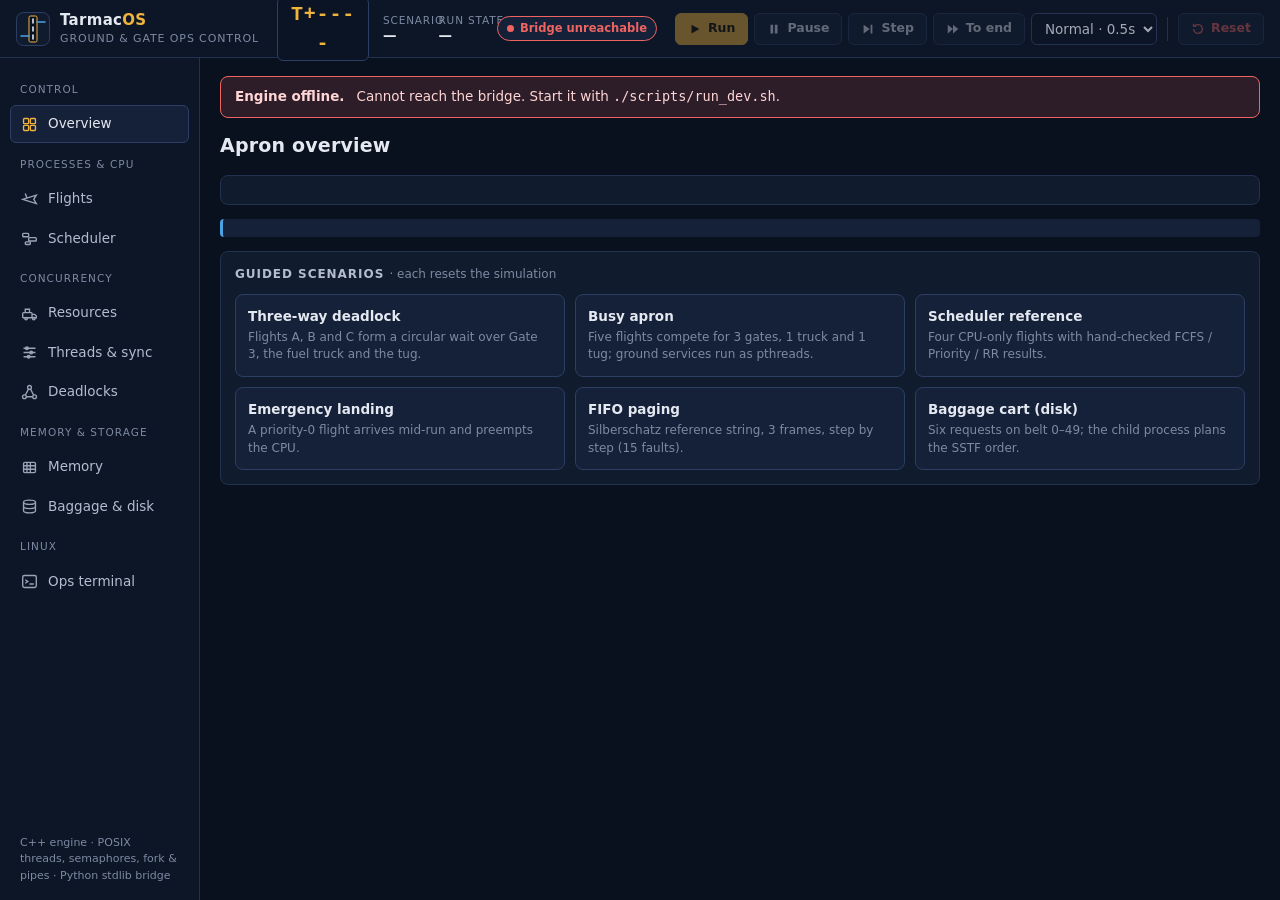
==== web/index.html @ e8df2d73 "TarmacOS: production deployment (Vercel dashboard + Render engine/bridge) - bridge: public mode (TAR" ====
<!doctype html>
<html lang="en">
<head>
  <meta charset="utf-8">
  <meta name="viewport" content="width=device-width, initial-scale=1">
  <title>TarmacOS · Ground &amp; Gate Ops Control</title>
  <link rel="icon" href="data:image/svg+xml,%3Csvg xmlns='http://www.w3.org/2000/svg' viewBox='0 0 32 32'%3E%3Crect width='32' height='32' rx='6' fill='%230a111e'/%3E%3Crect x='13' y='3' width='6' height='26' rx='1' fill='%23152139' stroke='%23f0b43c'/%3E%3Cpath d='M16 6v4M16 14v4M16 22v4' stroke='%23e4e8f0' stroke-width='1.5'/%3E%3C/svg%3E">
  <link rel="stylesheet" href="css/app.css">
</head>
<body>
  <div class="app">
    <header class="topbar">
      <div class="brand">
        <svg width="34" height="34" viewBox="0 0 34 34" aria-hidden="true">
          <rect x="0.5" y="0.5" width="33" height="33" rx="7" fill="#111b2e" stroke="#2c3e63"/>
          <rect x="13" y="4" width="8" height="26" rx="1.5" fill="#0b1322" stroke="#f0b43c"/>
          <path d="M17 7v4M17 15v4M17 23v4" stroke="#e4e8f0" stroke-width="1.6" stroke-linecap="round"/>
          <path d="M5 24h8M21 10h8" stroke="#4ba3e3" stroke-width="1.6" stroke-linecap="round"/>
        </svg>
        <div>
          <div class="brand-name">Tarmac<span>OS</span></div>
          <div class="brand-sub">Ground &amp; Gate Ops Control</div>
        </div>
      </div>

      <div class="status-cluster">
        <div class="clock" id="clock" title="Simulation time in ticks">T+0000</div>
        <div class="status-item">
          <span class="label">Scenario</span>
          <span class="value" id="st-scenario">—</span>
        </div>
        <div class="status-item">
          <span class="label">Run state</span>
          <span class="value" id="st-run">—</span>
        </div>
        <span class="pill" id="engine-pill"><span class="dot"></span><span id="engine-text">Connecting…</span></span>
      </div>

      <div class="controls" role="toolbar" aria-label="Simulation controls">
        <button class="btn primary" id="btn-run" title="Run continuously (auto-pauses when nothing can progress)">
          <svg viewBox="0 0 16 16"><path d="M4 3l9 5-9 5z" fill="currentColor"/></svg>Run</button>
        <button class="btn" id="btn-pause" title="Pause after the current tick">
          <svg viewBox="0 0 16 16"><path d="M4 3h3v10H4zM9 3h3v10H9z" fill="currentColor"/></svg>Pause</button>
        <button class="btn" id="btn-step" title="Advance exactly one tick">
          <svg viewBox="0 0 16 16"><path d="M3 3l7 5-7 5zM11 3h2v10h-2z" fill="currentColor"/></svg>Step</button>
        <button class="btn" id="btn-finish" title="Run with no delay until nothing can progress">
          <svg viewBox="0 0 16 16"><path d="M2 3l6 5-6 5zM8 3l6 5-6 5z" fill="currentColor"/></svg>To end</button>
        <select id="speed" title="Tick length while running" aria-label="Tick length">
          <option value="1000">Slow · 1s</option>
          <option value="500" selected>Normal · 0.5s</option>
          <option value="200">Fast · 0.2s</option>
        </select>
        <span class="ctl-sep"></span>
        <button class="btn danger" id="btn-reset" title="Stop every thread and return to the empty apron">
          <svg viewBox="0 0 16 16"><path d="M3 8a5 5 0 1 0 1.5-3.6M3 2v3h3" stroke="currentColor" stroke-width="1.6" fill="none"/></svg>Reset</button>
      </div>
    </header>

    <nav class="nav" id="nav" aria-label="Modules"></nav>
    <main class="main" id="main"></main>

    <aside class="rail" aria-label="Concept and event log">
      <section class="concept" id="concept"></section>
      <div class="log-head">
        <span class="card-title">Event log</span>
        <select id="log-filter" aria-label="Filter events" style="height:26px;font-size:12px">
          <option value="all">All events</option>
          <option value="cpu">Scheduling</option>
          <option value="res">Resources</option>
          <option value="dead">Deadlock</option>
          <option value="mem">Memory</option>
          <option value="disk">Baggage / IPC</option>
        </select>
      </div>
      <div class="log" id="log" aria-live="polite"></div>
    </aside>
  </div>

  <div class="toasts" id="toasts"></div>
  <dialog id="confirm">
    <h3 id="confirm-title">Are you sure?</h3>
    <p id="confirm-text"></p>
    <div class="row end">
      <button class="btn ghost" value="cancel" id="confirm-cancel">Cancel</button>
      <button class="btn primary" value="ok" id="confirm-ok">Confirm</button>
    </div>
  </dialog>

  <script src="config.js"></script>
  <script type="module" src="js/main.js"></script>
</body>
</html>
---- web/css/app.css ----
/* TarmacOS - airport operations control centre styling.
   Palette: deep navy apron, taxiway amber accent, ATC blue, clear state colours. */
:root {
  --bg: #0a111e;
  --bg-2: #0d1626;
  --panel: #111b2e;
  --panel-2: #152139;
  --panel-3: #1a2845;
  --line: #22314f;
  --line-2: #2c3e63;
  --text: #e4e8f0;
  --text-2: #b4bdcf;
  --muted: #7d8aa3;
  --amber: #f0b43c;
  --amber-dim: rgba(240, 180, 60, 0.14);
  --blue: #4ba3e3;
  --blue-dim: rgba(75, 163, 227, 0.14);
  --green: #3fc98c;
  --green-dim: rgba(63, 201, 140, 0.14);
  --red: #ef6461;
  --red-dim: rgba(239, 100, 97, 0.15);
  --violet: #a48cf0;
  --grey: #8792a8;
  --s-new: #8792a8;
  --s-ready: var(--blue);
  --s-running: var(--green);
  --s-blocked: var(--amber);
  --s-done: #56637c;
  --s-aborted: var(--red);
  --radius: 6px;
  --mono: "JetBrains Mono", "Cascadia Mono", "SFMono-Regular", Consolas, "Liberation Mono", monospace;
  --sans: "Inter", "Segoe UI", system-ui, -apple-system, "Helvetica Neue", Arial, sans-serif;
  color-scheme: dark;
}

* { box-sizing: border-box; }
html, body { height: 100%; }
body {
  margin: 0;
  background: var(--bg);
  color: var(--text);
  font: 13.5px/1.45 var(--sans);
  -webkit-font-smoothing: antialiased;
}
button, input, select { font: inherit; color: inherit; }
a { color: var(--blue); }
.mono { font-family: var(--mono); font-variant-numeric: tabular-nums; }
.muted { color: var(--muted); }
.small { font-size: 12px; }
.hidden { display: none !important; }

/* ---------------------------------------------------------------- shell */
.app {
  display: grid;
  grid-template-columns: 216px minmax(0, 1fr) 320px;
  grid-template-rows: 58px minmax(0, 1fr);
  grid-template-areas: "top top top" "nav main rail";
  height: 100vh;
}
.topbar {
  grid-area: top;
  display: flex;
  align-items: center;
  gap: 18px;
  padding: 0 16px;
  background: var(--bg-2);
  border-bottom: 1px solid var(--line);
}
.brand { display: flex; align-items: center; gap: 10px; min-width: 200px; }
.brand-name { font-weight: 700; letter-spacing: 0.02em; font-size: 15px; }
.brand-name span { color: var(--amber); }
.brand-sub { color: var(--muted); font-size: 11px; letter-spacing: 0.08em; text-transform: uppercase; }

.status-cluster { display: flex; align-items: center; gap: 14px; flex: 1; min-width: 0; }
.clock {
  font-family: var(--mono);
  font-size: 20px;
  font-weight: 600;
  letter-spacing: 0.04em;
  color: var(--amber);
  padding: 2px 10px;
  border: 1px solid var(--line-2);
  border-radius: var(--radius);
  background: #0b1424;
  min-width: 92px;
  text-align: center;
}
.status-item { display: flex; flex-direction: column; line-height: 1.2; min-width: 0; }
.status-item .label { font-size: 10.5px; text-transform: uppercase; letter-spacing: 0.08em; color: var(--muted); white-space: nowrap; }
.status-item .value { font-weight: 600; white-space: nowrap; overflow: hidden; text-overflow: ellipsis; }

.pill {
  display: inline-flex; align-items: center; gap: 6px;
  padding: 3px 9px; border-radius: 999px; font-size: 11.5px; font-weight: 600;
  border: 1px solid var(--line-2); background: var(--panel-2); white-space: nowrap;
}
.pill .dot { width: 7px; height: 7px; border-radius: 50%; background: var(--grey); }
.pill.online .dot { background: var(--green); box-shadow: 0 0 0 3px var(--green-dim); }
.pill.offline { border-color: var(--red); color: var(--red); }
.pill.offline .dot { background: var(--red); }

.controls { display: flex; align-items: center; gap: 6px; }
.btn {
  display: inline-flex; align-items: center; justify-content: center; gap: 6px;
  height: 32px; padding: 0 12px;
  border-radius: var(--radius);
  border: 1px solid var(--line-2);
  background: var(--panel-2);
  cursor: pointer;
  font-weight: 600; font-size: 12.5px;
  transition: background .12s, border-color .12s, color .12s;
}
.btn:hover:not(:disabled) { background: var(--panel-3); border-color: #3a5182; }
.btn:focus-visible, .nav-item:focus-visible, input:focus-visible, select:focus-visible, .seg button:focus-visible {
  outline: 2px solid var(--amber); outline-offset: 1px;
}
.btn:disabled { opacity: 0.4; cursor: not-allowed; }
.btn.primary { background: var(--amber); border-color: var(--amber); color: #1b1404; }
.btn.primary:hover:not(:disabled) { background: #f6c35c; border-color: #f6c35c; }
.btn.danger { color: var(--red); }
.btn.danger:hover:not(:disabled) { border-color: var(--red); background: var(--red-dim); }
.btn.ghost { background: transparent; }
.btn.small { height: 26px; padding: 0 9px; font-size: 12px; }
.btn svg { width: 14px; height: 14px; }
.ctl-sep { width: 1px; height: 24px; background: var(--line); margin: 0 4px; }
select, input[type=text], input[type=number] {
  height: 32px; padding: 0 9px; border-radius: var(--radius);
  border: 1px solid var(--line-2); background: #0c1526;
}
select { padding-right: 4px; }
input::placeholder { color: #5b6882; }
label.field { display: flex; flex-direction: column; gap: 4px; font-size: 11.5px; color: var(--muted); }
label.field > span { text-transform: uppercase; letter-spacing: 0.06em; font-size: 10.5px; }

/* ---------------------------------------------------------------- navigation */
.nav {
  grid-area: nav;
  border-right: 1px solid var(--line);
  background: var(--bg-2);
  padding: 12px 10px;
  display: flex; flex-direction: column; gap: 2px;
  overflow-y: auto;
}
.nav-section { color: var(--muted); font-size: 10.5px; letter-spacing: 0.1em; text-transform: uppercase; padding: 12px 10px 6px; }
.nav-item {
  display: flex; align-items: center; gap: 10px;
  padding: 8px 10px; border-radius: var(--radius);
  color: var(--text-2); text-decoration: none; cursor: pointer;
  border: 1px solid transparent; background: none; text-align: left; width: 100%;
}
.nav-item svg { width: 17px; height: 17px; flex: none; opacity: 0.85; }
.nav-item:hover { background: var(--panel); color: var(--text); }
.nav-item.active { background: var(--panel-2); color: var(--text); border-color: var(--line-2); }
.nav-item.active svg { color: var(--amber); opacity: 1; }
.nav-item .badge { margin-left: auto; }
.nav-foot { margin-top: auto; padding: 12px 10px 4px; color: var(--muted); font-size: 11px; line-height: 1.5; }

/* ---------------------------------------------------------------- main */
.main { grid-area: main; overflow-y: auto; padding: 18px 20px 40px; min-width: 0; }
.view-head { display: flex; align-items: flex-end; justify-content: space-between; gap: 16px; margin-bottom: 14px; }
.view-title { font-size: 19px; font-weight: 700; margin: 0; letter-spacing: 0.01em; }
.view-sub { color: var(--muted); margin-top: 2px; max-width: 760px; }
.grid { display: grid; gap: 14px; }
.cols-2 { grid-template-columns: repeat(2, minmax(0, 1fr)); }
.cols-3 { grid-template-columns: repeat(3, minmax(0, 1fr)); }
.cols-side { grid-template-columns: minmax(0, 1fr) 320px; }
.card {
  background: var(--panel);
  border: 1px solid var(--line);
  border-radius: 8px;
  padding: 14px;
  min-width: 0;
}
.card-head { display: flex; align-items: center; justify-content: space-between; gap: 10px; margin-bottom: 10px; }
.card-title { font-size: 12px; font-weight: 700; letter-spacing: 0.08em; text-transform: uppercase; color: var(--text-2); }
.card-title .muted { text-transform: none; letter-spacing: 0; font-weight: 500; }
.row { display: flex; align-items: center; gap: 8px; flex-wrap: wrap; }
.row.end { justify-content: flex-end; }
.spacer { flex: 1; }
.empty {
  border: 1px dashed var(--line-2); border-radius: 8px; padding: 18px; text-align: center; color: var(--muted);
}
.note { color: var(--text-2); background: var(--panel-2); border-left: 3px solid var(--blue); padding: 9px 12px; border-radius: 4px; }
.note.amber { border-left-color: var(--amber); }
.note.red { border-left-color: var(--red); }
.note.green { border-left-color: var(--green); }

/* KPI tiles */
.kpis { display: grid; grid-template-columns: repeat(4, minmax(0, 1fr)); gap: 10px; }
.kpi { background: var(--panel); border: 1px solid var(--line); border-radius: 8px; padding: 11px 13px; min-width: 0; }
.kpi .k-label { font-size: 10.5px; text-transform: uppercase; letter-spacing: 0.08em; color: var(--muted); }
.kpi .k-value { font-family: var(--mono); font-size: 22px; font-weight: 600; margin-top: 2px; white-space: nowrap; overflow: hidden; text-overflow: ellipsis; }
.kpi .k-value small { font-size: 13px; color: var(--muted); font-weight: 500; }
.kpi .k-foot { font-size: 11.5px; color: var(--muted); margin-top: 2px; white-space: nowrap; overflow: hidden; text-overflow: ellipsis; }
.kpi.alert { border-color: var(--red); background: linear-gradient(0deg, var(--red-dim), var(--red-dim)), var(--panel); }
.statebar { display: flex; height: 6px; border-radius: 3px; overflow: hidden; margin-top: 8px; background: var(--panel-3); }
.statebar span { display: block; height: 100%; transition: width .25s; }

/* Badges & chips */
.badge {
  display: inline-flex; align-items: center; gap: 5px;
  font-size: 10.5px; font-weight: 700; letter-spacing: 0.05em; text-transform: uppercase;
  padding: 2px 7px; border-radius: 4px; border: 1px solid var(--line-2); color: var(--text-2);
  white-space: nowrap;
}
.badge.real { color: var(--green); border-color: rgba(63, 201, 140, .45); background: var(--green-dim); }
.badge.sim { color: var(--blue); border-color: rgba(75, 163, 227, .45); background: var(--blue-dim); }
.badge.prov { color: var(--violet); border-color: rgba(164, 140, 240, .45); background: rgba(164, 140, 240, .12); }
.badge.warn { color: var(--amber); border-color: rgba(240, 180, 60, .45); background: var(--amber-dim); }
.badge.err { color: var(--red); border-color: rgba(239, 100, 97, .5); background: var(--red-dim); }
.badge.count { color: var(--text); background: var(--panel-3); border-color: var(--line-2); }

.state {
  display: inline-flex; align-items: center; gap: 6px; font-size: 11px; font-weight: 700; letter-spacing: 0.04em;
  padding: 2px 8px; border-radius: 999px; white-space: nowrap;
}
.state::before { content: ""; width: 6px; height: 6px; border-radius: 50%; background: currentColor; }
.state.NEW { color: var(--s-new); background: rgba(135, 146, 168, .14); }
.state.READY { color: var(--s-ready); background: var(--blue-dim); }
.state.RUNNING { color: var(--s-running); background: var(--green-dim); }
.state.BLOCKED { color: var(--s-blocked); background: var(--amber-dim); }
.state.TERMINATED { color: #8a97ae; background: rgba(86, 99, 124, .25); }
.state.ABORTED { color: var(--s-aborted); background: var(--red-dim); }

.chip {
  display: inline-flex; align-items: center; gap: 6px;
  font-family: var(--mono); font-size: 12px; font-weight: 600;
  padding: 3px 8px; border-radius: 4px;
  background: var(--panel-3); border: 1px solid var(--line-2);
  white-space: nowrap;
}
.chip .sw { width: 8px; height: 8px; border-radius: 2px; }
.chip.running { border-color: var(--green); box-shadow: inset 0 0 0 1px var(--green); }
.res-tag { font-family: var(--mono); font-size: 11.5px; padding: 1px 6px; border-radius: 3px; background: var(--panel-3); border: 1px solid var(--line-2); }
.res-tag.want { border-style: dashed; color: var(--amber); border-color: rgba(240, 180, 60, .6); }

/* Tables */
table.data { width: 100%; border-collapse: collapse; font-size: 12.5px; }
table.data th {
  text-align: left; font-weight: 600; color: var(--muted); font-size: 10.5px; text-transform: uppercase;
  letter-spacing: 0.06em; padding: 7px 8px; border-bottom: 1px solid var(--line); white-space: nowrap;
}
table.data td { padding: 7px 8px; border-bottom: 1px solid rgba(34, 49, 79, .6); vertical-align: middle; }
table.data td.num, table.data th.num { text-align: right; font-family: var(--mono); font-variant-numeric: tabular-nums; }
table.data tr.clickable { cursor: pointer; }
table.data tr.clickable:hover td { background: var(--panel-2); }
table.data tr.selected td { background: var(--panel-3); }
table.data tfoot td { border-bottom: none; font-weight: 700; }
.table-wrap { overflow-x: auto; }

/* Segmented control */
.seg { display: inline-flex; border: 1px solid var(--line-2); border-radius: var(--radius); overflow: hidden; }
.seg button { height: 30px; padding: 0 12px; border: 0; background: var(--panel-2); cursor: pointer; font-weight: 600; font-size: 12px; color: var(--text-2); }
.seg button + button { border-left: 1px solid var(--line-2); }
.seg button.on { background: var(--amber); color: #1b1404; }
.seg button:hover:not(.on) { background: var(--panel-3); color: var(--text); }

/* ---------------------------------------------------------------- right rail */
.rail {
  grid-area: rail;
  border-left: 1px solid var(--line);
  background: var(--bg-2);
  display: flex; flex-direction: column;
  min-height: 0;
}
.concept { padding: 14px 16px; border-bottom: 1px solid var(--line); }
.concept h3 { margin: 0 0 6px; font-size: 13px; }
.concept p { margin: 0 0 8px; color: var(--text-2); font-size: 12.5px; }
.concept .tags { display: flex; gap: 6px; flex-wrap: wrap; }
.log-head { display: flex; align-items: center; justify-content: space-between; padding: 10px 16px 6px; }
.log { flex: 1; overflow-y: auto; padding: 0 10px 14px; font-size: 12px; }
.log-item { display: grid; grid-template-columns: 40px 1fr; gap: 8px; padding: 6px 6px; border-radius: 4px; }
.log-item:hover { background: var(--panel); }
.log-item .t { font-family: var(--mono); color: var(--muted); font-size: 11px; padding-top: 1px; }
.log-item .k { font-family: var(--mono); font-size: 10px; letter-spacing: 0.04em; color: var(--muted); }
.log-item .m { color: var(--text-2); }
.log-item.c-dead .k, .log-item.c-err .k { color: var(--red); }
.log-item.c-res .k { color: var(--amber); }
.log-item.c-cpu .k { color: var(--green); }
.log-item.c-mem .k { color: var(--violet); }
.log-item.c-disk .k, .log-item.c-ipc .k { color: var(--blue); }

/* ---------------------------------------------------------------- apron map */
.apron svg { width: 100%; height: auto; display: block; }
.apron .runway { fill: #0b1322; stroke: #2a3a5c; }
.apron .rw-center { stroke: #c9d2e3; stroke-width: 2; stroke-dasharray: 14 12; opacity: .55; }
.apron .rw-label { fill: #c9d2e3; font: 700 12px var(--mono); opacity: .7; }
.apron .taxi { stroke: var(--amber); stroke-width: 2; opacity: .45; fill: none; }
.apron .stand { fill: #0f192c; stroke: #2a3a5c; }
.apron .stand.busy { stroke: var(--amber); }
.apron .stand.closed { fill: #0b1220; stroke-dasharray: 3 3; opacity: .6; }
.apron .stand-label { fill: var(--muted); font: 600 10px var(--mono); }
.apron .belt { stroke: #32466e; stroke-width: 6; stroke-linecap: round; }
.apron .tick-label { fill: #4f5d78; font: 9px var(--mono); }
.apron text { font-family: var(--sans); }

/* Gantt */
.gantt svg { width: 100%; display: block; }
.gantt .axis text { fill: var(--muted); font: 10px var(--mono); }
.gantt .axis line { stroke: var(--line); }
.gantt .lane-label { fill: var(--text-2); font: 600 11px var(--mono); }
.gantt rect.slice { rx: 2; }
.gantt .slice-text { fill: #0b1220; font: 700 10px var(--mono); pointer-events: none; }

/* Resource tiles */
.res-group { margin-bottom: 14px; }
.res-group h4 { margin: 0 0 8px; font-size: 11px; letter-spacing: 0.08em; text-transform: uppercase; color: var(--muted); }
.res-tiles { display: grid; grid-template-columns: repeat(auto-fill, minmax(130px, 1fr)); gap: 8px; }
.res-tile { border: 1px solid var(--line-2); border-radius: 6px; padding: 9px 10px; background: var(--panel-2); transition: border-color .2s, background .2s; }
.res-tile .rid { font-family: var(--mono); font-weight: 700; }
.res-tile .rowner { margin-top: 4px; font-size: 12px; color: var(--muted); }
.res-tile.held { border-color: var(--amber); background: linear-gradient(0deg, var(--amber-dim), var(--amber-dim)), var(--panel-2); }
.res-tile.closed { opacity: .45; border-style: dashed; }

/* Deadlock graph */
.rag svg { width: 100%; height: auto; display: block; }
.rag .node-f { fill: var(--panel-3); stroke: var(--blue); stroke-width: 2; }
.rag .node-f.dead { stroke: var(--red); fill: #2a1520; }
.rag .node-r { fill: #1c1a10; stroke: var(--amber); stroke-width: 2; }
.rag .node-label { fill: var(--text); font: 700 12px var(--mono); text-anchor: middle; }
.rag .node-sub { fill: var(--muted); font: 10px var(--sans); text-anchor: middle; }
.rag .edge-assign { stroke: var(--amber); stroke-width: 2; }
.rag .edge-request { stroke: var(--blue); stroke-width: 2; stroke-dasharray: 6 5; }
.rag .edge-dead { stroke: var(--red) !important; }
.policy-cards { display: grid; grid-template-columns: repeat(4, minmax(0, 1fr)); gap: 10px; }
.policy-card {
  text-align: left; border: 1px solid var(--line-2); border-radius: 8px; padding: 11px 12px;
  background: var(--panel-2); cursor: pointer; transition: border-color .15s, background .15s;
}
.policy-card:hover { border-color: #3a5182; }
.policy-card.on { border-color: var(--amber); background: linear-gradient(0deg, var(--amber-dim), var(--amber-dim)), var(--panel-2); }
.policy-card .p-name { font-weight: 700; font-size: 13px; }
.policy-card .p-when { font-size: 10.5px; letter-spacing: .06em; text-transform: uppercase; color: var(--muted); margin: 2px 0 6px; }
.policy-card .p-desc { font-size: 12px; color: var(--text-2); }
.matrix { border-collapse: collapse; font-family: var(--mono); font-size: 12px; }
.matrix th, .matrix td { padding: 3px 8px; text-align: center; border: 1px solid var(--line); }
.matrix th { color: var(--muted); font-weight: 600; font-size: 10.5px; }
.matrix td.hl { background: var(--amber-dim); color: var(--amber); }
.matrices { display: flex; gap: 14px; flex-wrap: wrap; align-items: flex-start; }
.matrices .m-title { font-size: 10.5px; text-transform: uppercase; letter-spacing: .06em; color: var(--muted); margin-bottom: 4px; }
.banner { display: flex; align-items: center; gap: 12px; padding: 11px 14px; border-radius: 8px; border: 1px solid var(--line-2); background: var(--panel-2); }
.banner .b-title { font-weight: 700; }
.banner.red { border-color: var(--red); background: linear-gradient(0deg, var(--red-dim), var(--red-dim)), var(--panel-2); }
.banner.green { border-color: var(--green); background: linear-gradient(0deg, var(--green-dim), var(--green-dim)), var(--panel-2); }
.banner.amber { border-color: var(--amber); background: linear-gradient(0deg, var(--amber-dim), var(--amber-dim)), var(--panel-2); }

/* Memory frames */
.frames { display: grid; grid-template-columns: repeat(auto-fill, minmax(92px, 1fr)); gap: 8px; }
.frame { border: 1px solid var(--line-2); border-radius: 6px; padding: 8px 9px; background: var(--panel-2); min-height: 64px; transition: border-color .2s; }
.frame .fno { font-size: 10.5px; color: var(--muted); font-family: var(--mono); }
.frame .fpage { font-family: var(--mono); font-weight: 700; font-size: 15px; margin-top: 3px; }
.frame .fowner { font-size: 11px; color: var(--muted); white-space: nowrap; overflow: hidden; text-overflow: ellipsis; }
.frame.empty { border-style: dashed; opacity: .6; }
.frame.just { border-color: var(--violet); box-shadow: inset 0 0 0 1px var(--violet); }
.refstrip { display: flex; gap: 4px; flex-wrap: wrap; }
.ref { font-family: var(--mono); font-weight: 700; width: 30px; height: 30px; display: grid; place-items: center; border-radius: 4px; background: var(--panel-2); border: 1px solid var(--line-2); font-size: 12.5px; }
.ref.done-hit { color: var(--green); border-color: rgba(63, 201, 140, .5); }
.ref.done-fault { color: var(--red); border-color: rgba(239, 100, 97, .55); }
.ref.next { border-color: var(--amber); color: var(--amber); }
td.hit { color: var(--green); font-weight: 700; }
td.fault { color: var(--red); font-weight: 700; }

/* Disk chart */
.diskchart svg { width: 100%; display: block; }
.diskchart text { fill: var(--muted); font: 10px var(--mono); }

/* Bounded buffer */
.buffer { display: flex; gap: 8px; }
.slot { flex: 1; height: 54px; border: 1px solid var(--line-2); border-radius: 6px; display: grid; place-items: center; background: var(--panel-2); font-family: var(--mono); font-size: 12px; }
.slot.filled { border-color: var(--blue); background: var(--blue-dim); }
.semrow { display: flex; gap: 16px; margin-top: 10px; font-family: var(--mono); font-size: 12px; }

/* Terminal */
.term { background: #070c16; border: 1px solid var(--line); border-radius: 8px; font-family: var(--mono); font-size: 12.5px; display: flex; flex-direction: column; height: calc(100vh - 190px); min-height: 360px; }
.term-out { flex: 1; overflow-y: auto; padding: 12px 14px; white-space: pre-wrap; word-break: break-word; }
.term-in { display: flex; align-items: center; gap: 8px; border-top: 1px solid var(--line); padding: 8px 12px; }
.term-in input { flex: 1; background: transparent; border: 0; height: 28px; font-family: var(--mono); outline: none; }
.term .prompt { color: var(--amber); }
.term .src { color: var(--muted); font-size: 11px; }
.term .ok { color: var(--text-2); }
.term .err { color: var(--red); }
.term .real { color: var(--green); }

/* Flight strips (ATC-style rows) */
.strip-id { font-family: var(--mono); font-weight: 700; }
.strip-sw { display: inline-block; width: 4px; height: 26px; border-radius: 2px; vertical-align: middle; margin-right: 8px; }
.script { list-style: none; margin: 0; padding: 0; font-family: var(--mono); font-size: 12px; }
.script li { padding: 3px 8px; border-radius: 3px; color: var(--muted); }
.script li.done { color: var(--text-2); }
.script li.cur { background: var(--amber-dim); color: var(--amber); }
.kv { display: grid; grid-template-columns: auto 1fr; gap: 4px 14px; font-size: 12.5px; }
.kv dt { color: var(--muted); }
.kv dd { margin: 0; font-family: var(--mono); }

/* Toasts and dialog */
.toasts { position: fixed; right: 336px; bottom: 18px; display: flex; flex-direction: column; gap: 8px; z-index: 50; }
.toast { background: var(--panel-3); border: 1px solid var(--line-2); border-left: 3px solid var(--blue); padding: 9px 13px; border-radius: 6px; max-width: 420px; box-shadow: 0 6px 24px rgba(0, 0, 0, .35); font-size: 12.5px; }
.toast.err { border-left-color: var(--red); }
.toast .code { font-family: var(--mono); font-size: 11px; color: var(--red); margin-right: 6px; }
.offline-banner { background: var(--red-dim); border: 1px solid var(--red); color: #ffd6d5; padding: 10px 14px; border-radius: 8px; margin-bottom: 14px; display: flex; align-items: center; gap: 12px; }
dialog { background: var(--panel); color: var(--text); border: 1px solid var(--line-2); border-radius: 10px; padding: 18px 20px; max-width: 420px; box-shadow: 0 20px 60px rgba(0, 0, 0, .5); }
dialog::backdrop { background: rgba(4, 8, 16, .6); }
dialog h3 { margin: 0 0 6px; }
dialog p { color: var(--text-2); margin: 0 0 14px; }

.scenario-grid { display: grid; grid-template-columns: repeat(3, minmax(0, 1fr)); gap: 10px; }
.scenario { text-align: left; border: 1px solid var(--line-2); background: var(--panel-2); border-radius: 8px; padding: 12px; cursor: pointer; }
.scenario:hover { border-color: var(--amber); }
.scenario .s-name { font-weight: 700; }
.scenario .s-desc { color: var(--muted); font-size: 12px; margin-top: 3px; }

@media (max-width: 1360px) {
  .app { grid-template-columns: 200px minmax(0, 1fr); grid-template-areas: "top top" "nav main"; }
  .rail { display: none; }
  .toasts { right: 18px; }
  .kpis { grid-template-columns: repeat(2, minmax(0, 1fr)); }
}
@media (max-width: 1100px) {
  .cols-2, .cols-3, .cols-side, .policy-cards, .scenario-grid { grid-template-columns: minmax(0, 1fr); }
  .brand-sub { display: none; }
}
@media (max-width: 820px) {
  .app { grid-template-columns: minmax(0, 1fr); grid-template-rows: auto auto minmax(0, 1fr); grid-template-areas: "top" "nav" "main"; height: auto; }
  .topbar { flex-wrap: wrap; padding: 10px 16px; gap: 10px; }
  .nav { flex-direction: row; overflow-x: auto; border-right: 0; border-bottom: 1px solid var(--line); padding: 6px; }
  .nav-section, .nav-foot { display: none; }
  .nav-item { width: auto; white-space: nowrap; }
  .main { padding: 14px 16px 30px; }
}
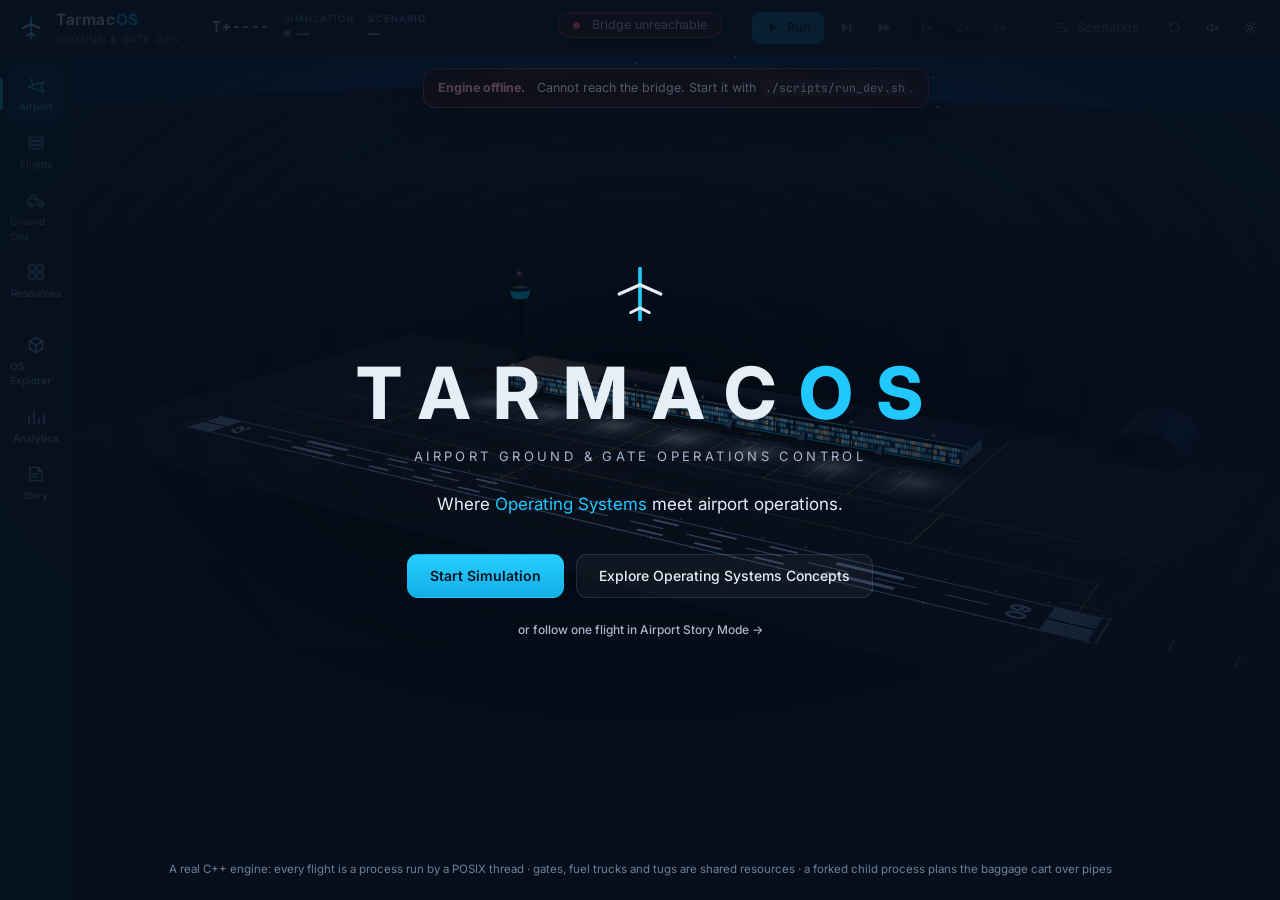
==== commit 52ed543c: "Redesign web dashboard, add docs and promo film sources - Restructure web UI into core/pages/scene/s" ====
--- a/web/index.html
+++ b/web/index.html
@@ -2,78 +2,104 @@
 <html lang="en">
 <head>
   <meta charset="utf-8">
-  <meta name="viewport" content="width=device-width, initial-scale=1">
-  <title>TarmacOS · Ground &amp; Gate Ops Control</title>
-  <link rel="icon" href="data:image/svg+xml,%3Csvg xmlns='http://www.w3.org/2000/svg' viewBox='0 0 32 32'%3E%3Crect width='32' height='32' rx='6' fill='%230a111e'/%3E%3Crect x='13' y='3' width='6' height='26' rx='1' fill='%23152139' stroke='%23f0b43c'/%3E%3Cpath d='M16 6v4M16 14v4M16 22v4' stroke='%23e4e8f0' stroke-width='1.5'/%3E%3C/svg%3E">
-  <link rel="stylesheet" href="css/app.css">
+  <meta name="viewport" content="width=device-width, initial-scale=1, viewport-fit=cover">
+  <title>TarmacOS · Airport Ground &amp; Gate Operations Control</title>
+  <meta name="description" content="TarmacOS: an airport ground-operations simulator built on a real C++ operating-systems engine (pthreads, semaphores, fork and pipes).">
+  <meta name="theme-color" content="#07111f">
+  <link rel="icon" href="data:image/svg+xml,%3Csvg xmlns='http://www.w3.org/2000/svg' viewBox='0 0 32 32'%3E%3Crect width='32' height='32' rx='8' fill='%2307111f'/%3E%3Cpath d='M16 5v22' stroke='%2320c8ff' stroke-width='2.4' stroke-linecap='round'/%3E%3Cpath d='M7 16l9-4 9 4' stroke='%23e6eef8' stroke-width='2.2' fill='none' stroke-linecap='round' stroke-linejoin='round'/%3E%3Cpath d='M12 24l4-2 4 2' stroke='%23e6eef8' stroke-width='2' fill='none' stroke-linecap='round' stroke-linejoin='round'/%3E%3C/svg%3E">
+  <link rel="preconnect" href="https://fonts.googleapis.com">
+  <link rel="preconnect" href="https://fonts.gstatic.com" crossorigin>
+  <link rel="stylesheet" href="https://fonts.googleapis.com/css2?family=Inter:wght@400;500;600;700;800&family=JetBrains+Mono:wght@500;600;700&display=swap">
+  <link rel="stylesheet" href="css/base.css">
+  <link rel="stylesheet" href="css/shell.css">
+  <link rel="stylesheet" href="css/explorer.css">
+  <script type="importmap">{ "imports": { "three": "./vendor/three/three.module.min.js" } }</script>
 </head>
 <body>
-  <div class="app">
+  <div class="app" id="app">
     <header class="topbar">
-      <div class="brand">
-        <svg width="34" height="34" viewBox="0 0 34 34" aria-hidden="true">
-          <rect x="0.5" y="0.5" width="33" height="33" rx="7" fill="#111b2e" stroke="#2c3e63"/>
-          <rect x="13" y="4" width="8" height="26" rx="1.5" fill="#0b1322" stroke="#f0b43c"/>
-          <path d="M17 7v4M17 15v4M17 23v4" stroke="#e4e8f0" stroke-width="1.6" stroke-linecap="round"/>
-          <path d="M5 24h8M21 10h8" stroke="#4ba3e3" stroke-width="1.6" stroke-linecap="round"/>
+      <button class="brand" id="brand" title="Back to the opening screen" aria-label="TarmacOS home">
+        <svg class="brand-mark" viewBox="0 0 32 32" aria-hidden="true">
+          <rect x="0.5" y="0.5" width="31" height="31" rx="8" fill="#0d1b2a" stroke="rgba(140,180,225,.22)"/>
+          <path d="M16 5v22" stroke="#20c8ff" stroke-width="2.4" stroke-linecap="round"/>
+          <path d="M7 16l9-4 9 4" stroke="#e6eef8" stroke-width="2.2" fill="none" stroke-linecap="round" stroke-linejoin="round"/>
+          <path d="M12 24l4-2 4 2" stroke="#e6eef8" stroke-width="2" fill="none" stroke-linecap="round" stroke-linejoin="round"/>
         </svg>
-        <div>
+        <div style="text-align:left">
           <div class="brand-name">Tarmac<span>OS</span></div>
-          <div class="brand-sub">Ground &amp; Gate Ops Control</div>
+          <div class="brand-sub">Ground &amp; Gate Ops</div>
         </div>
-      </div>
+      </button>
 
-      <div class="status-cluster">
-        <div class="clock" id="clock" title="Simulation time in ticks">T+0000</div>
-        <div class="status-item">
-          <span class="label">Scenario</span>
-          <span class="value" id="st-scenario">—</span>
-        </div>
-        <div class="status-item">
-          <span class="label">Run state</span>
-          <span class="value" id="st-run">—</span>
-        </div>
-        <span class="pill" id="engine-pill"><span class="dot"></span><span id="engine-text">Connecting…</span></span>
+      <div class="status">
+        <span class="sep"></span>
+        <div class="clock" id="clock" title="Engine time in ticks">T+0000</div>
+        <div class="status-item"><span class="lab">Simulation</span><span class="val" id="st-run"><span class="run-dot"></span>—</span></div>
+        <div class="status-item hide-md"><span class="lab">Scenario</span><span class="val" id="st-scenario">—</span></div>
+        <span class="spacer"></span>
+        <span class="engine-pill" id="engine-pill" title=""><span class="d"></span><span class="txt" id="engine-text">Connecting…</span></span>
       </div>
 
       <div class="controls" role="toolbar" aria-label="Simulation controls">
-        <button class="btn primary" id="btn-run" title="Run continuously (auto-pauses when nothing can progress)">
-          <svg viewBox="0 0 16 16"><path d="M4 3l9 5-9 5z" fill="currentColor"/></svg>Run</button>
-        <button class="btn" id="btn-pause" title="Pause after the current tick">
-          <svg viewBox="0 0 16 16"><path d="M4 3h3v10H4zM9 3h3v10H9z" fill="currentColor"/></svg>Pause</button>
-        <button class="btn" id="btn-step" title="Advance exactly one tick">
-          <svg viewBox="0 0 16 16"><path d="M3 3l7 5-7 5zM11 3h2v10h-2z" fill="currentColor"/></svg>Step</button>
-        <button class="btn" id="btn-finish" title="Run with no delay until nothing can progress">
-          <svg viewBox="0 0 16 16"><path d="M2 3l6 5-6 5zM8 3l6 5-6 5z" fill="currentColor"/></svg>To end</button>
-        <select id="speed" title="Tick length while running" aria-label="Tick length">
-          <option value="1000">Slow · 1s</option>
-          <option value="500" selected>Normal · 0.5s</option>
-          <option value="200">Fast · 0.2s</option>
-        </select>
-        <span class="ctl-sep"></span>
-        <button class="btn danger" id="btn-reset" title="Stop every thread and return to the empty apron">
-          <svg viewBox="0 0 16 16"><path d="M3 8a5 5 0 1 0 1.5-3.6M3 2v3h3" stroke="currentColor" stroke-width="1.6" fill="none"/></svg>Reset</button>
+        <button class="btn primary" id="btn-run" title="Run the engine continuously (Space)"></button>
+        <button class="btn icon hide-sm" id="btn-step" title="Advance the engine exactly one tick (S)" aria-label="Step one tick"></button>
+        <button class="btn icon hide-sm" id="btn-end" title="Run with no delay until nothing can progress" aria-label="Run to end"></button>
+        <div class="seg hide-sm" id="speed" role="group" aria-label="Engine tick length (real execution speed)" title="Engine tick length: the real execution speed of the C++ engine">
+          <button data-ms="1000">1×</button><button data-ms="500">2×</button><button data-ms="200">5×</button>
+        </div>
+        <span class="vsep hide-sm"></span>
+        <button class="btn" id="btn-scenario" title="Load a scenario (resets the engine)"><span class="ic"></span><span class="txt">Scenarios</span></button>
+        <button class="btn icon" id="btn-reset" title="Reset: stop and join every thread, return to the empty apron" aria-label="Reset"></button>
+        <button class="btn icon ghost" id="btn-sound" title="Sound" aria-label="Toggle sound"></button>
+        <button class="btn icon ghost" id="btn-settings" title="Settings" aria-label="Settings"></button>
       </div>
     </header>
 
-    <nav class="nav" id="nav" aria-label="Modules"></nav>
-    <main class="main" id="main"></main>
+    <nav class="rail" id="rail" aria-label="Sections"></nav>
 
-    <aside class="rail" aria-label="Concept and event log">
-      <section class="concept" id="concept"></section>
-      <div class="log-head">
-        <span class="card-title">Event log</span>
-        <select id="log-filter" aria-label="Filter events" style="height:26px;font-size:12px">
-          <option value="all">All events</option>
-          <option value="cpu">Scheduling</option>
-          <option value="res">Resources</option>
-          <option value="dead">Deadlock</option>
-          <option value="mem">Memory</option>
-          <option value="disk">Baggage / IPC</option>
-        </select>
+    <main class="stage" id="stage">
+      <div id="scene-host" class="grab"></div>
+      <div class="scene-vignette"></div>
+      <svg id="links" aria-hidden="true"></svg>
+      <div id="labels"></div>
+      <div class="veil" id="veil"><div class="story-status"><span class="spin"></span>Loading the airport…</div></div>
+
+      <div class="hud" id="hud"></div>
+      <div class="hud-scenario panel" id="hud-scenario"></div>
+      <div class="notices" id="notices" aria-live="polite"></div>
+
+      <aside class="drawer panel" id="drawer" aria-label="Section panel"></aside>
+      <aside class="context panel" id="context" aria-label="Selection details"></aside>
+
+      <div class="view-dock panel" id="view-dock" role="toolbar" aria-label="Camera views"></div>
+      <div class="story panel" id="story" aria-live="polite"></div>
+
+      <div class="log-panel panel" id="log-panel" aria-label="Event log"></div>
+      <div class="timeline panel" id="timeline"></div>
+      <div class="fps hidden" id="fps"></div>
+      <div id="offline-slot"></div>
+
+      <div id="page-host" class="hidden-page"></div>
+    </main>
+  </div>
+
+  <div class="intro" id="intro" role="dialog" aria-label="Welcome to TarmacOS">
+    <div class="intro-inner">
+      <svg class="intro-mark" viewBox="0 0 32 32" aria-hidden="true">
+        <path class="draw" d="M16 5v22" stroke="#20c8ff" stroke-width="1.6" stroke-linecap="round" fill="none"/>
+        <path class="draw d2" d="M7 16l9-4 9 4" stroke="#e6eef8" stroke-width="1.4" fill="none" stroke-linecap="round" stroke-linejoin="round"/>
+        <path class="draw d3" d="M12 24l4-2 4 2" stroke="#e6eef8" stroke-width="1.3" fill="none" stroke-linecap="round" stroke-linejoin="round"/>
+      </svg>
+      <div class="intro-word">TARMAC<span>OS</span></div>
+      <div class="intro-sub">Airport Ground &amp; Gate Operations Control</div>
+      <div class="intro-tag">Where <em>Operating Systems</em> meet airport operations.</div>
+      <div class="intro-actions">
+        <button class="btn primary" id="intro-start">Start Simulation</button>
+        <button class="btn" id="intro-explore">Explore Operating Systems Concepts</button>
       </div>
-      <div class="log" id="log" aria-live="polite"></div>
-    </aside>
+      <div class="intro-third"><button class="btn ghost small" id="intro-story">or follow one flight in Airport Story Mode →</button></div>
+    </div>
+    <div class="intro-foot">A real C++ engine: every flight is a process run by a POSIX thread · gates, fuel trucks and tugs are shared resources · a forked child process plans the baggage cart over pipes</div>
   </div>
 
   <div class="toasts" id="toasts"></div>
@@ -81,8 +107,8 @@
     <h3 id="confirm-title">Are you sure?</h3>
     <p id="confirm-text"></p>
     <div class="row end">
-      <button class="btn ghost" value="cancel" id="confirm-cancel">Cancel</button>
-      <button class="btn primary" value="ok" id="confirm-ok">Confirm</button>
+      <button class="btn ghost" id="confirm-cancel">Cancel</button>
+      <button class="btn primary" id="confirm-ok">Confirm</button>
     </div>
   </dialog>
 
--- a/web/css/base.css
+++ b/web/css/base.css
@@ -0,0 +1,237 @@
+/* base.css - TarmacOS design system: tokens, typography and shared components. */
+
+:root {
+  /* surfaces */
+  --bg: #07111f;
+  --bg-2: #0a1626;
+  --surface: #0d1b2a;
+  --elev: #122438;
+  --elev-2: #17304a;
+  --glass: rgba(10, 22, 38, 0.78);
+  --glass-strong: rgba(9, 19, 33, 0.92);
+  --line: rgba(140, 180, 225, 0.09);
+  --line-2: rgba(140, 180, 225, 0.16);
+  --line-3: rgba(140, 180, 225, 0.28);
+
+  /* text */
+  --text: #e6eef8;
+  --text-2: #a7b8cc;
+  --muted: #6d8198;
+  --faint: #4a5d73;
+
+  /* accents */
+  --cyan: #20c8ff;
+  --blue: #438bff;
+  --green: #2fd69a;
+  --amber: #ffb547;
+  --red: #ff5c6c;
+  --violet: #a68bff;
+  --cyan-soft: rgba(32, 200, 255, 0.12);
+  --blue-soft: rgba(67, 139, 255, 0.13);
+  --green-soft: rgba(47, 214, 154, 0.12);
+  --amber-soft: rgba(255, 181, 71, 0.13);
+  --red-soft: rgba(255, 92, 108, 0.13);
+  --violet-soft: rgba(166, 139, 255, 0.13);
+
+  /* process states (same everywhere) */
+  --s-new: #8a9bb0;
+  --s-ready: #438bff;
+  --s-running: #20c8ff;
+  --s-blocked: #ffb547;
+  --s-done: #2fd69a;
+  --s-aborted: #ff5c6c;
+
+  /* type */
+  --font: "Inter", ui-sans-serif, system-ui, -apple-system, "Segoe UI", Roboto, sans-serif;
+  --mono: "JetBrains Mono", ui-monospace, "SF Mono", "Cascadia Code", Consolas, monospace;
+
+  /* shape and spacing */
+  --r-sm: 6px;
+  --r: 10px;
+  --r-lg: 14px;
+  --shadow: 0 10px 30px rgba(0, 0, 0, 0.35), 0 1px 0 rgba(255, 255, 255, 0.03) inset;
+  --shadow-lg: 0 24px 60px rgba(0, 0, 0, 0.5);
+
+  /* motion */
+  --ease: cubic-bezier(0.2, 0.7, 0.2, 1);
+  --ease-io: cubic-bezier(0.65, 0, 0.35, 1);
+  --t1: 160ms;
+  --t2: 280ms;
+  --t3: 520ms;
+
+  color-scheme: dark;
+}
+
+@media (prefers-reduced-motion: reduce) {
+  :root { --t1: 1ms; --t2: 1ms; --t3: 1ms; }
+}
+:root[data-motion="reduced"] { --t1: 1ms; --t2: 1ms; --t3: 1ms; }
+
+* { box-sizing: border-box; }
+html, body { height: 100%; }
+body {
+  margin: 0;
+  background: var(--bg);
+  color: var(--text);
+  font: 14px/1.45 var(--font);
+  -webkit-font-smoothing: antialiased;
+  overflow: hidden;
+}
+button, input, select, textarea { font: inherit; color: inherit; }
+a { color: var(--cyan); text-decoration: none; }
+a:hover { text-decoration: underline; }
+code, .mono { font-family: var(--mono); font-size: 0.92em; }
+code { background: rgba(255, 255, 255, 0.05); padding: 1px 5px; border-radius: 4px; }
+h1, h2, h3, h4 { margin: 0; font-weight: 600; letter-spacing: -0.01em; }
+:focus-visible { outline: 2px solid var(--cyan); outline-offset: 2px; border-radius: 4px; }
+::selection { background: rgba(32, 200, 255, 0.3); }
+::-webkit-scrollbar { width: 10px; height: 10px; }
+::-webkit-scrollbar-thumb { background: rgba(140, 180, 225, 0.14); border-radius: 10px; border: 3px solid transparent; background-clip: padding-box; }
+::-webkit-scrollbar-track { background: transparent; }
+
+/* ---------------------------------------------------------------- text helpers */
+.muted { color: var(--muted); }
+.dim { color: var(--text-2); }
+.small { font-size: 12px; }
+.tiny { font-size: 11px; }
+.num { font-variant-numeric: tabular-nums; }
+.eyebrow { font-size: 10.5px; letter-spacing: 0.14em; text-transform: uppercase; color: var(--muted); font-weight: 600; }
+.title-lg { font-size: 22px; font-weight: 650; letter-spacing: -0.02em; }
+.title-md { font-size: 15px; font-weight: 600; }
+.spacer { flex: 1; }
+.row { display: flex; gap: 8px; align-items: center; flex-wrap: wrap; }
+.row.nowrap { flex-wrap: nowrap; }
+.row.end { justify-content: flex-end; }
+.stack { display: flex; flex-direction: column; gap: 10px; }
+.hidden { display: none !important; }
+.sr-only { position: absolute; width: 1px; height: 1px; overflow: hidden; clip: rect(0 0 0 0); white-space: nowrap; }
+
+/* ---------------------------------------------------------------- buttons */
+.btn {
+  display: inline-flex; align-items: center; justify-content: center; gap: 7px;
+  height: 32px; padding: 0 12px; border-radius: 8px;
+  background: rgba(255, 255, 255, 0.04); border: 1px solid var(--line-2);
+  color: var(--text); font-size: 13px; font-weight: 500; cursor: pointer; white-space: nowrap;
+  transition: background var(--t1) var(--ease), border-color var(--t1) var(--ease), color var(--t1), transform var(--t1);
+}
+.btn:hover:not(:disabled) { background: rgba(255, 255, 255, 0.08); border-color: var(--line-3); }
+.btn:active:not(:disabled) { transform: translateY(1px); }
+.btn:disabled { opacity: 0.4; cursor: not-allowed; }
+.btn svg { width: 15px; height: 15px; flex: none; }
+.btn.primary { background: linear-gradient(180deg, #27cfff, #12aee6); border-color: transparent; color: #04121f; font-weight: 600; }
+.btn.primary:hover:not(:disabled) { background: linear-gradient(180deg, #4fd9ff, #1bb8f0); }
+.btn.ghost { background: transparent; border-color: transparent; color: var(--text-2); }
+.btn.ghost:hover:not(:disabled) { color: var(--text); background: rgba(255, 255, 255, 0.05); }
+.btn.danger { color: #ffb1b9; }
+.btn.danger:hover:not(:disabled) { background: var(--red-soft); border-color: rgba(255, 92, 108, 0.35); }
+.btn.small { height: 27px; padding: 0 9px; font-size: 12px; border-radius: 7px; }
+.btn.icon { width: 32px; padding: 0; }
+.btn.small.icon { width: 27px; }
+.btn.on { background: var(--cyan-soft); border-color: rgba(32, 200, 255, 0.45); color: var(--cyan); }
+
+.seg { display: inline-flex; padding: 3px; gap: 2px; border-radius: 9px; background: rgba(0, 0, 0, 0.25); border: 1px solid var(--line); }
+.seg button {
+  height: 26px; padding: 0 10px; border: 0; border-radius: 6px; background: transparent; color: var(--text-2);
+  font-size: 12px; font-weight: 500; cursor: pointer; transition: background var(--t1), color var(--t1);
+}
+.seg button:hover { color: var(--text); }
+.seg button.on { background: var(--elev-2); color: var(--text); box-shadow: 0 1px 0 rgba(255, 255, 255, 0.05) inset; }
+.seg button:disabled { opacity: 0.4; cursor: not-allowed; }
+
+/* ---------------------------------------------------------------- fields */
+.field { display: flex; flex-direction: column; gap: 4px; font-size: 11px; color: var(--muted); }
+input[type="text"], input[type="number"], select, textarea {
+  height: 32px; padding: 0 10px; border-radius: 8px; border: 1px solid var(--line-2);
+  background: rgba(0, 0, 0, 0.25); color: var(--text); font-size: 13px; outline: none;
+  transition: border-color var(--t1);
+}
+input:focus, select:focus, textarea:focus { border-color: rgba(32, 200, 255, 0.55); }
+select { padding-right: 6px; }
+input:disabled, select:disabled { opacity: 0.5; }
+
+/* ---------------------------------------------------------------- surfaces */
+.panel {
+  background: var(--glass); border: 1px solid var(--line-2); border-radius: var(--r-lg);
+  backdrop-filter: blur(14px) saturate(1.2); -webkit-backdrop-filter: blur(14px) saturate(1.2);
+  box-shadow: var(--shadow);
+}
+.card { background: var(--surface); border: 1px solid var(--line); border-radius: var(--r-lg); padding: 16px; min-width: 0; }
+.card-head { display: flex; align-items: center; justify-content: space-between; gap: 10px; margin-bottom: 12px; min-height: 22px; }
+.card-title { font-size: 12px; font-weight: 600; color: var(--text-2); letter-spacing: 0.02em; }
+.divider { height: 1px; background: var(--line); margin: 14px 0; }
+.empty { color: var(--muted); font-size: 13px; padding: 18px 4px; text-align: center; }
+
+/* ---------------------------------------------------------------- chips, badges, state pills */
+.badge {
+  display: inline-flex; align-items: center; gap: 5px; height: 20px; padding: 0 7px; border-radius: 999px;
+  font-size: 10.5px; font-weight: 600; letter-spacing: 0.03em; white-space: nowrap;
+  background: rgba(255, 255, 255, 0.06); color: var(--text-2); border: 1px solid var(--line);
+}
+.badge.real { background: var(--green-soft); color: #7ff0c5; border-color: rgba(47, 214, 154, 0.25); }
+.badge.sim { background: var(--blue-soft); color: #9cc2ff; border-color: rgba(67, 139, 255, 0.25); }
+.badge.prov { background: var(--violet-soft); color: #c9b9ff; border-color: rgba(166, 139, 255, 0.25); }
+.badge.warn { background: var(--amber-soft); color: #ffd28c; border-color: rgba(255, 181, 71, 0.28); }
+.badge.err { background: var(--red-soft); color: #ffa6af; border-color: rgba(255, 92, 108, 0.3); }
+.badge.info { background: var(--cyan-soft); color: #8fe3ff; border-color: rgba(32, 200, 255, 0.28); }
+
+.chip {
+  display: inline-flex; align-items: center; gap: 6px; height: 24px; padding: 0 9px 0 6px; border-radius: 999px;
+  background: rgba(255, 255, 255, 0.05); border: 1px solid var(--line-2); font-size: 12px; font-weight: 500; white-space: nowrap;
+}
+.chip .sw { width: 9px; height: 9px; border-radius: 3px; flex: none; }
+.chip .muted { font-size: 11px; }
+.chip.running { border-color: rgba(32, 200, 255, 0.5); background: var(--cyan-soft); }
+
+.state {
+  display: inline-flex; align-items: center; gap: 6px; height: 21px; padding: 0 8px; border-radius: 6px;
+  font-size: 10.5px; font-weight: 700; letter-spacing: 0.06em; font-family: var(--mono);
+  background: rgba(255, 255, 255, 0.05); color: var(--text-2);
+}
+.state::before { content: ""; width: 6px; height: 6px; border-radius: 50%; background: currentColor; }
+.state.NEW { color: var(--s-new); }
+.state.READY { color: var(--s-ready); background: var(--blue-soft); }
+.state.RUNNING { color: var(--s-running); background: var(--cyan-soft); }
+.state.BLOCKED { color: var(--s-blocked); background: var(--amber-soft); }
+.state.TERMINATED, .state.DONE { color: var(--s-done); background: var(--green-soft); }
+.state.ABORTED { color: var(--s-aborted); background: var(--red-soft); }
+
+.res-tag {
+  display: inline-flex; align-items: center; height: 20px; padding: 0 7px; border-radius: 5px; font-family: var(--mono);
+  font-size: 11px; font-weight: 600; background: var(--cyan-soft); color: #8fe3ff; border: 1px solid rgba(32, 200, 255, 0.22);
+}
+.res-tag.want { background: var(--amber-soft); color: #ffd28c; border: 1px dashed rgba(255, 181, 71, 0.45); }
+
+/* ---------------------------------------------------------------- key/value + tables */
+.kv { display: grid; grid-template-columns: auto 1fr; gap: 7px 14px; margin: 0; font-size: 13px; }
+.kv dt { color: var(--muted); }
+.kv dd { margin: 0; text-align: right; font-variant-numeric: tabular-nums; min-width: 0; }
+
+.table-wrap { overflow: auto; }
+table.data { width: 100%; border-collapse: collapse; font-size: 12.5px; }
+table.data th { text-align: left; font-weight: 600; color: var(--muted); font-size: 11px; letter-spacing: 0.03em; padding: 7px 8px; border-bottom: 1px solid var(--line-2); white-space: nowrap; }
+table.data td { padding: 7px 8px; border-bottom: 1px solid var(--line); vertical-align: middle; }
+table.data .num, table.data th.num { text-align: right; font-variant-numeric: tabular-nums; }
+table.data tbody tr { transition: background var(--t1); }
+table.data tbody tr:hover { background: rgba(255, 255, 255, 0.025); }
+table.data tr.clickable { cursor: pointer; }
+table.data tr.selected { background: var(--cyan-soft); }
+table.data tfoot td { color: var(--text-2); font-weight: 600; border-bottom: 0; }
+table.matrix { border-collapse: collapse; font-family: var(--mono); font-size: 12px; }
+table.matrix th { color: var(--muted); font-weight: 500; padding: 3px 8px; text-align: center; font-size: 11px; }
+table.matrix td { padding: 4px 9px; text-align: center; border: 1px solid var(--line-2); background: rgba(0, 0, 0, 0.2); }
+table.matrix td.hl { background: var(--cyan-soft); color: var(--cyan); }
+
+.note { padding: 11px 13px; border-radius: 10px; background: rgba(255, 255, 255, 0.035); border: 1px solid var(--line); font-size: 12.5px; color: var(--text-2); }
+.note b { color: var(--text); }
+.note.amber { background: var(--amber-soft); border-color: rgba(255, 181, 71, 0.25); }
+.note.red { background: var(--red-soft); border-color: rgba(255, 92, 108, 0.3); }
+.note.green { background: var(--green-soft); border-color: rgba(47, 214, 154, 0.25); }
+.note.cyan { background: var(--cyan-soft); border-color: rgba(32, 200, 255, 0.25); }
+
+.progress { height: 5px; border-radius: 3px; background: rgba(255, 255, 255, 0.07); overflow: hidden; }
+.progress > span { display: block; height: 100%; background: var(--cyan); border-radius: 3px; transition: width var(--t2) var(--ease); }
+.progress.amber > span { background: var(--amber); }
+.progress.green > span { background: var(--green); }
+
+.dot { width: 7px; height: 7px; border-radius: 50%; display: inline-block; flex: none; }
+.kbd { font-family: var(--mono); font-size: 10.5px; padding: 1px 5px; border-radius: 4px; border: 1px solid var(--line-3); color: var(--text-2); }
--- a/web/css/shell.css
+++ b/web/css/shell.css
@@ -0,0 +1,356 @@
+/* shell.css - application frame: top bar, rail, stage, floating panels, timeline, intro, story. */
+
+.app { position: fixed; inset: 0; display: grid; grid-template-rows: 56px 1fr; grid-template-columns: 72px 1fr; }
+
+/* ---------------------------------------------------------------- top bar */
+.topbar {
+  grid-column: 1 / -1; display: flex; align-items: center; gap: 18px; padding: 0 14px 0 16px;
+  background: linear-gradient(180deg, rgba(7, 17, 31, 0.98), rgba(7, 17, 31, 0.9));
+  border-bottom: 1px solid var(--line); z-index: 30; min-width: 0;
+}
+.brand { display: flex; align-items: center; gap: 10px; flex: none; cursor: pointer; background: none; border: 0; padding: 0; }
+.brand-mark { width: 30px; height: 30px; }
+.brand-name { font-size: 15.5px; font-weight: 700; letter-spacing: 0.04em; }
+.brand-name span { color: var(--cyan); }
+.brand-sub { font-size: 10px; letter-spacing: 0.12em; text-transform: uppercase; color: var(--muted); margin-top: 1px; }
+
+.status { display: flex; align-items: center; gap: 14px; min-width: 0; flex: 1; }
+.status .clock { font-family: var(--mono); font-size: 15px; font-weight: 600; color: var(--text); letter-spacing: 0.04em; font-variant-numeric: tabular-nums; }
+.status .sep { width: 1px; height: 22px; background: var(--line-2); }
+.status-item { display: flex; flex-direction: column; min-width: 0; }
+.status-item .lab { font-size: 9.5px; letter-spacing: 0.12em; text-transform: uppercase; color: var(--muted); font-weight: 600; }
+.status-item .val { font-size: 12.5px; color: var(--text); white-space: nowrap; overflow: hidden; text-overflow: ellipsis; max-width: 240px; }
+.run-dot { display: inline-block; width: 7px; height: 7px; border-radius: 50%; background: var(--muted); margin-right: 6px; vertical-align: 1px; }
+.run-dot.running { background: var(--green); box-shadow: 0 0 0 0 rgba(47, 214, 154, 0.5); animation: pulse 1.8s infinite; }
+.run-dot.paused { background: var(--amber); }
+@keyframes pulse { 0% { box-shadow: 0 0 0 0 rgba(47, 214, 154, 0.45); } 70% { box-shadow: 0 0 0 7px rgba(47, 214, 154, 0); } 100% { box-shadow: 0 0 0 0 rgba(47, 214, 154, 0); } }
+
+.engine-pill {
+  display: inline-flex; align-items: center; gap: 7px; height: 26px; padding: 0 10px; border-radius: 999px;
+  font-size: 11.5px; color: var(--text-2); background: rgba(255, 255, 255, 0.04); border: 1px solid var(--line-2); white-space: nowrap;
+}
+.engine-pill .d { width: 7px; height: 7px; border-radius: 50%; background: var(--muted); }
+.engine-pill.online .d { background: var(--green); }
+.engine-pill.offline .d { background: var(--red); }
+
+.controls { display: flex; align-items: center; gap: 6px; flex: none; }
+.controls .vsep { width: 1px; height: 22px; background: var(--line-2); margin: 0 4px; }
+
+/* ---------------------------------------------------------------- navigation rail */
+.rail {
+  grid-row: 2; grid-column: 1; display: flex; flex-direction: column; align-items: stretch; gap: 2px; padding: 10px 8px;
+  background: rgba(7, 17, 31, 0.94); border-right: 1px solid var(--line); z-index: 25;
+}
+.rail a {
+  display: flex; flex-direction: column; align-items: center; gap: 4px; padding: 9px 2px 8px; border-radius: 10px;
+  color: var(--muted); font-size: 10px; font-weight: 500; text-decoration: none; position: relative;
+  transition: color var(--t1), background var(--t1);
+}
+.rail a svg { width: 20px; height: 20px; }
+.rail a:hover { color: var(--text); background: rgba(255, 255, 255, 0.04); }
+.rail a.on { color: var(--cyan); background: var(--cyan-soft); }
+.rail a.on::before { content: ""; position: absolute; left: -8px; top: 12px; bottom: 12px; width: 3px; border-radius: 0 3px 3px 0; background: var(--cyan); }
+.rail .rail-badge { position: absolute; top: 5px; right: 9px; min-width: 15px; height: 15px; padding: 0 4px; border-radius: 8px; font-size: 9.5px; font-weight: 700; line-height: 15px; text-align: center; background: var(--amber); color: #1a1204; }
+.rail .rail-badge.red { background: var(--red); color: #fff; }
+.rail .rail-sep { height: 1px; background: var(--line); margin: 6px 6px; }
+.rail .rail-foot { margin-top: auto; }
+
+/* ---------------------------------------------------------------- stage */
+.stage { grid-row: 2; grid-column: 2; position: relative; overflow: hidden; background: var(--bg); }
+#scene-host { position: absolute; inset: 0; }
+#scene-host canvas { display: block; width: 100%; height: 100%; outline: none; touch-action: none; }
+#scene-host.grab canvas { cursor: grab; }
+#scene-host.pointer canvas { cursor: pointer; }
+#page-host { position: absolute; inset: 0; overflow: auto; background: var(--bg); z-index: 12; }
+#page-host.hidden-page { display: none; }
+.scene-vignette { position: absolute; inset: 0; pointer-events: none; background: radial-gradient(ellipse at 50% 45%, transparent 55%, rgba(4, 10, 20, 0.55) 100%); z-index: 1; }
+
+/* overlay labels projected from 3D */
+#labels { position: absolute; inset: 0; pointer-events: none; z-index: 3; overflow: hidden; }
+#links { position: absolute; inset: 0; pointer-events: none; z-index: 2; width: 100%; height: 100%; }
+#links path { fill: none; stroke-width: 1.5; stroke-dasharray: 5 6; animation: flow 0.9s linear infinite; opacity: 0.85; }
+#links path.sel { stroke-width: 2.2; opacity: 1; }
+@keyframes flow { to { stroke-dashoffset: -11; } }
+.lbl {
+  position: absolute; left: 0; top: 0; will-change: transform; pointer-events: auto; cursor: pointer;
+  transform-origin: 0 0; transition: opacity var(--t2);
+}
+.lbl-in {
+  display: flex; align-items: center; gap: 6px; padding: 3px 8px 3px 6px; border-radius: 7px; transform: translate(-50%, -100%);
+  background: rgba(7, 17, 31, 0.82); border: 1px solid var(--line-2); backdrop-filter: blur(6px); -webkit-backdrop-filter: blur(6px);
+  font-size: 11px; font-weight: 600; white-space: nowrap; color: var(--text); box-shadow: 0 4px 14px rgba(0, 0, 0, 0.35);
+}
+.lbl-in .sw { width: 8px; height: 8px; border-radius: 2px; }
+.lbl-in .st { font-family: var(--mono); font-size: 9.5px; font-weight: 700; letter-spacing: 0.05em; }
+.lbl-in .sub { color: var(--muted); font-weight: 500; font-size: 10.5px; }
+.lbl.sel .lbl-in { border-color: var(--cyan); box-shadow: 0 0 0 3px rgba(32, 200, 255, 0.18), 0 6px 18px rgba(0, 0, 0, 0.4); }
+.lbl.gate .lbl-in { padding: 2px 7px; font-family: var(--mono); font-size: 10.5px; background: rgba(7, 17, 31, 0.7); }
+.lbl.veh .lbl-in { padding: 2px 6px; font-family: var(--mono); font-size: 9.5px; background: rgba(7, 17, 31, 0.7); color: var(--text-2); }
+.lbl.small .lbl-in .sub { display: none; }
+.lbl .lbl-in::after { content: ""; position: absolute; left: 50%; bottom: -5px; width: 1px; height: 5px; background: var(--line-3); }
+.lbl.hide { opacity: 0; pointer-events: none; }
+.lbl.flag .lbl-in { border-color: rgba(255, 181, 71, 0.5); }
+.lbl.alert .lbl-in { border-color: rgba(255, 92, 108, 0.7); }
+
+/* ---------------------------------------------------------------- floating panels over the airport */
+.float { position: absolute; z-index: 10; }
+.drawer {
+  position: absolute; top: 12px; left: 12px; bottom: 64px; width: 360px; z-index: 11; display: flex; flex-direction: column;
+  transform: translateX(-16px); opacity: 0; pointer-events: none; transition: transform var(--t2) var(--ease), opacity var(--t2) var(--ease);
+}
+.drawer.open { transform: none; opacity: 1; pointer-events: auto; }
+.drawer-head { display: flex; align-items: center; gap: 8px; padding: 14px 14px 10px 16px; }
+.drawer-body { overflow: auto; padding: 0 14px 14px 16px; flex: 1; min-height: 0; }
+
+.context {
+  position: absolute; top: 12px; right: 12px; bottom: 64px; width: 360px; z-index: 11; display: flex; flex-direction: column;
+  transform: translateX(16px); opacity: 0; pointer-events: none; transition: transform var(--t2) var(--ease), opacity var(--t2) var(--ease);
+}
+.context.open { transform: none; opacity: 1; pointer-events: auto; }
+.ctx-head { padding: 14px 14px 12px 16px; display: flex; gap: 10px; align-items: flex-start; border-bottom: 1px solid var(--line); }
+.ctx-body { overflow: auto; padding: 14px 16px 16px; flex: 1; min-height: 0; }
+.ctx-sec { margin-bottom: 18px; }
+.ctx-sec > .eyebrow { margin-bottom: 8px; display: block; }
+.swatch { width: 12px; height: 34px; border-radius: 4px; flex: none; }
+
+/* camera / view dock */
+.view-dock {
+  position: absolute; left: 50%; bottom: 64px; transform: translateX(-50%); z-index: 9; display: flex; gap: 2px; padding: 4px; border-radius: 12px;
+}
+.view-dock button {
+  display: flex; align-items: center; gap: 6px; height: 30px; padding: 0 10px; border: 0; border-radius: 8px; background: transparent;
+  color: var(--text-2); font-size: 12px; cursor: pointer; white-space: nowrap; transition: background var(--t1), color var(--t1);
+}
+.view-dock button:hover { color: var(--text); background: rgba(255, 255, 255, 0.06); }
+.view-dock button.on { color: var(--cyan); background: var(--cyan-soft); }
+.view-dock button svg { width: 15px; height: 15px; }
+.view-dock .vsep { width: 1px; background: var(--line-2); margin: 6px 3px; }
+
+/* airport HUD (top-left summary when no drawer is open) */
+.hud { position: absolute; top: 14px; left: 14px; z-index: 9; display: flex; gap: 8px; transition: opacity var(--t2); }
+.hud.dim { opacity: 0; pointer-events: none; }
+.hud-tile { padding: 9px 12px; border-radius: 11px; min-width: 92px; }
+.hud-tile .v { font-size: 18px; font-weight: 650; font-variant-numeric: tabular-nums; letter-spacing: -0.02em; }
+.hud-tile .v small { font-size: 12px; color: var(--muted); font-weight: 500; }
+.hud-tile .k { font-size: 10px; letter-spacing: 0.1em; text-transform: uppercase; color: var(--muted); font-weight: 600; }
+.hud-tile .bar { display: flex; gap: 2px; margin-top: 6px; }
+.hud-tile .bar i { flex: 1; height: 4px; border-radius: 2px; background: rgba(255, 255, 255, 0.1); transition: background var(--t2); }
+.hud-scenario { position: absolute; top: 14px; right: 14px; z-index: 9; max-width: 340px; padding: 10px 13px; border-radius: 11px; font-size: 12px; color: var(--text-2); transition: opacity var(--t2); }
+.hud-scenario.dim { opacity: 0; pointer-events: none; }
+.hud-scenario b { color: var(--text); font-weight: 600; }
+
+/* ---------------------------------------------------------------- live event timeline (bottom) */
+.timeline {
+  position: absolute; left: 12px; right: 12px; bottom: 12px; height: 42px; z-index: 10; display: flex; align-items: center; gap: 10px;
+  padding: 0 8px 0 14px; border-radius: 12px; transition: height var(--t2) var(--ease);
+}
+.timeline .tl-label { display: flex; align-items: center; gap: 7px; font-size: 11px; color: var(--muted); font-weight: 600; letter-spacing: 0.08em; text-transform: uppercase; flex: none; }
+.tl-track { flex: 1; display: flex; gap: 6px; overflow: hidden; mask-image: linear-gradient(90deg, #000 85%, transparent); -webkit-mask-image: linear-gradient(90deg, #000 85%, transparent); }
+.tl-ev {
+  flex: none; display: inline-flex; align-items: center; gap: 7px; height: 26px; padding: 0 10px 0 8px; border-radius: 7px;
+  background: rgba(255, 255, 255, 0.04); border: 1px solid var(--line); font-size: 11.5px; color: var(--text-2); white-space: nowrap;
+  animation: tl-in var(--t3) var(--ease);
+}
+.tl-ev .t { font-family: var(--mono); font-size: 10px; color: var(--muted); }
+.tl-ev .ic { width: 6px; height: 6px; border-radius: 50%; }
+.tl-ev b { color: var(--text); font-weight: 600; }
+@keyframes tl-in { from { opacity: 0; transform: translateX(-14px); } to { opacity: 1; transform: none; } }
+
+.log-panel {
+  position: absolute; left: 12px; right: 12px; bottom: 60px; height: min(46vh, 420px); z-index: 13; display: flex; flex-direction: column;
+  transform: translateY(12px); opacity: 0; pointer-events: none; transition: transform var(--t2) var(--ease), opacity var(--t2) var(--ease);
+}
+.log-panel.open { transform: none; opacity: 1; pointer-events: auto; }
+.log-list { overflow: auto; padding: 0 12px 12px; flex: 1; }
+.log-item { display: grid; grid-template-columns: 52px 150px 1fr; gap: 10px; padding: 6px 4px; border-bottom: 1px solid var(--line); font-size: 12px; align-items: baseline; }
+.log-item .t { font-family: var(--mono); color: var(--muted); font-size: 11px; }
+.log-item .k { font-family: var(--mono); font-size: 10.5px; font-weight: 600; letter-spacing: 0.03em; }
+.log-item .m { color: var(--text-2); }
+
+/* event category colours */
+.c-cpu { --c: var(--cyan); }
+.c-res { --c: var(--blue); }
+.c-dead { --c: var(--red); }
+.c-mem { --c: var(--violet); }
+.c-disk { --c: var(--amber); }
+.c-svc { --c: var(--green); }
+.c-err { --c: var(--red); }
+.c-other { --c: var(--muted); }
+.tl-ev .ic, .log-item .k { background: none; }
+.tl-ev .ic { background: var(--c); }
+.log-item .k { color: var(--c); }
+
+/* ---------------------------------------------------------------- toasts / notifications */
+.toasts { position: fixed; top: 68px; left: 50%; transform: translateX(-50%); z-index: 60; display: flex; flex-direction: column; gap: 8px; align-items: center; pointer-events: none; }
+.toast {
+  pointer-events: auto; display: flex; align-items: center; gap: 10px; padding: 9px 14px; border-radius: 10px; font-size: 13px;
+  background: var(--glass-strong); border: 1px solid var(--line-2); box-shadow: var(--shadow); max-width: 560px;
+  animation: toast-in var(--t2) var(--ease);
+}
+.toast.err { border-color: rgba(255, 92, 108, 0.45); }
+.toast .code { font-family: var(--mono); font-size: 10.5px; color: var(--red); font-weight: 700; }
+.toast.leave { opacity: 0; transform: translateY(-6px); transition: all var(--t2); }
+@keyframes toast-in { from { opacity: 0; transform: translateY(-8px); } to { opacity: 1; transform: none; } }
+
+.notices { position: absolute; top: 96px; left: 14px; z-index: 9; display: flex; flex-direction: column; gap: 8px; width: 300px; pointer-events: none; }
+.notice {
+  pointer-events: auto; cursor: pointer; display: flex; gap: 10px; padding: 10px 12px; border-radius: 11px; font-size: 12px;
+  background: var(--glass); border: 1px solid var(--line-2); backdrop-filter: blur(10px); -webkit-backdrop-filter: blur(10px);
+  animation: notice-in var(--t3) var(--ease); box-shadow: var(--shadow); transition: opacity var(--t3), transform var(--t3);
+}
+.notice .bar { width: 3px; border-radius: 2px; background: var(--c, var(--cyan)); flex: none; }
+.notice .nt { font-weight: 600; color: var(--text); margin-bottom: 1px; }
+.notice .nm { color: var(--text-2); }
+.notice.leave { opacity: 0; transform: translateX(-10px); }
+@keyframes notice-in { from { opacity: 0; transform: translateX(-12px); } to { opacity: 1; transform: none; } }
+
+/* ---------------------------------------------------------------- offline banner */
+.offline {
+  position: absolute; top: 12px; left: 50%; transform: translateX(-50%); z-index: 20; display: flex; align-items: center; gap: 12px;
+  padding: 10px 14px; border-radius: 12px; font-size: 12.5px; max-width: min(720px, calc(100% - 24px));
+  background: rgba(40, 14, 20, 0.92); border: 1px solid rgba(255, 92, 108, 0.4); box-shadow: var(--shadow);
+}
+.offline b { color: #ffb1b9; }
+
+/* ---------------------------------------------------------------- menus / popovers */
+.popover {
+  position: fixed; z-index: 50; min-width: 240px; padding: 6px; border-radius: 12px; background: var(--glass-strong);
+  border: 1px solid var(--line-2); box-shadow: var(--shadow-lg); backdrop-filter: blur(16px); -webkit-backdrop-filter: blur(16px);
+  animation: pop-in var(--t1) var(--ease);
+}
+@keyframes pop-in { from { opacity: 0; transform: translateY(-4px); } to { opacity: 1; transform: none; } }
+.menu-item { display: flex; gap: 11px; align-items: flex-start; width: 100%; padding: 9px 10px; border: 0; border-radius: 8px; background: none; text-align: left; cursor: pointer; }
+.menu-item:hover { background: rgba(255, 255, 255, 0.05); }
+.menu-item .mi-t { font-size: 13px; font-weight: 600; color: var(--text); }
+.menu-item .mi-d { font-size: 11.5px; color: var(--muted); margin-top: 1px; }
+.menu-item .mi-ic { width: 28px; height: 28px; border-radius: 8px; display: grid; place-items: center; background: rgba(255, 255, 255, 0.05); flex: none; color: var(--cyan); }
+.menu-item .mi-ic svg { width: 15px; height: 15px; }
+.menu-head { padding: 8px 10px 4px; }
+.set-row { display: flex; align-items: center; justify-content: space-between; gap: 14px; padding: 9px 10px; font-size: 12.5px; }
+.set-row .sr-l { color: var(--text-2); }
+.set-row .sr-h { color: var(--muted); font-size: 11px; }
+
+dialog {
+  border: 1px solid var(--line-2); border-radius: 14px; background: var(--glass-strong); color: var(--text); padding: 20px 22px; max-width: 440px;
+  box-shadow: var(--shadow-lg);
+}
+dialog::backdrop { background: rgba(3, 8, 16, 0.6); backdrop-filter: blur(3px); }
+dialog h3 { font-size: 16px; margin-bottom: 8px; }
+dialog p { color: var(--text-2); font-size: 13px; margin: 0 0 16px; }
+
+/* ---------------------------------------------------------------- intro (stage 1) */
+.intro {
+  position: fixed; inset: 0; z-index: 40; display: grid; place-items: center; text-align: center;
+  background: radial-gradient(ellipse 70% 60% at 50% 42%, rgba(7, 17, 31, 0.2), rgba(7, 17, 31, 0.86) 75%);
+  transition: opacity 900ms var(--ease), visibility 900ms;
+}
+.intro.leave { opacity: 0; visibility: hidden; }
+.intro-inner { display: flex; flex-direction: column; align-items: center; padding: 24px; }
+.intro-mark { width: 74px; height: 74px; margin-bottom: 26px; }
+.intro-mark .draw { stroke-dasharray: 220; stroke-dashoffset: 220; animation: draw 1.6s var(--ease) forwards; }
+.intro-mark .draw.d2 { animation-delay: 0.35s; }
+.intro-mark .draw.d3 { animation-delay: 0.7s; }
+@keyframes draw { to { stroke-dashoffset: 0; } }
+.intro-word { font-size: clamp(38px, 7vw, 72px); font-weight: 750; letter-spacing: 0.32em; margin-right: -0.32em; line-height: 1; animation: word-in 1.6s var(--ease) both 0.25s; }
+.intro-word span { color: var(--cyan); }
+@keyframes word-in { from { opacity: 0; letter-spacing: 0.6em; filter: blur(6px); } to { opacity: 1; letter-spacing: 0.32em; filter: none; } }
+.intro-sub { margin-top: 18px; font-size: 13px; letter-spacing: 0.26em; text-transform: uppercase; color: var(--text-2); animation: fade-up 1s var(--ease) both 0.9s; }
+.intro-tag { margin-top: 26px; font-size: 17px; color: var(--text); font-weight: 400; animation: fade-up 1s var(--ease) both 1.2s; }
+.intro-tag em { font-style: normal; color: var(--cyan); }
+.intro-actions { margin-top: 38px; display: flex; gap: 12px; flex-wrap: wrap; justify-content: center; animation: fade-up 1s var(--ease) both 1.5s; }
+.intro-actions .btn { height: 44px; padding: 0 22px; font-size: 14px; border-radius: 11px; }
+.intro-third { margin-top: 18px; animation: fade-up 1s var(--ease) both 1.8s; }
+.intro-foot { position: absolute; bottom: 22px; left: 0; right: 0; font-size: 11.5px; color: var(--muted); animation: fade-up 1s var(--ease) both 2s; }
+@keyframes fade-up { from { opacity: 0; transform: translateY(10px); } to { opacity: 1; transform: none; } }
+
+/* ---------------------------------------------------------------- story mode */
+.story {
+  position: absolute; left: 14px; bottom: 64px; width: min(430px, calc(100% - 28px)); z-index: 14; padding: 18px 18px 14px;
+  transform: translateY(10px); opacity: 0; pointer-events: none; transition: transform var(--t3) var(--ease), opacity var(--t3) var(--ease);
+}
+.story.open { transform: none; opacity: 1; pointer-events: auto; }
+.story-top { display: flex; align-items: center; gap: 10px; margin-bottom: 12px; }
+.story-chap { font-family: var(--mono); font-size: 11px; color: var(--cyan); letter-spacing: 0.1em; font-weight: 600; }
+.story-dots { display: flex; gap: 5px; margin-left: auto; }
+.story-dots i { width: 18px; height: 4px; border-radius: 2px; background: rgba(255, 255, 255, 0.12); transition: background var(--t2); cursor: pointer; }
+.story-dots i.done { background: rgba(32, 200, 255, 0.45); }
+.story-dots i.cur { background: var(--cyan); }
+.story h2 { font-size: 21px; font-weight: 650; letter-spacing: -0.02em; margin-bottom: 8px; }
+.story .narr { color: var(--text-2); font-size: 13.5px; line-height: 1.55; margin-bottom: 12px; }
+.story-facts { display: flex; flex-direction: column; gap: 5px; margin-bottom: 14px; min-height: 22px; }
+.story-fact { display: flex; gap: 9px; align-items: center; font-size: 12.5px; animation: fade-up var(--t3) var(--ease); }
+.story-fact .ck { width: 16px; height: 16px; border-radius: 50%; display: grid; place-items: center; background: var(--cyan-soft); color: var(--cyan); flex: none; }
+.story-fact .ck svg { width: 10px; height: 10px; }
+.story-fact .tk { font-family: var(--mono); color: var(--muted); font-size: 10.5px; margin-left: auto; }
+.story-next { font-size: 12px; color: var(--muted); margin-bottom: 12px; }
+.story-next b { color: var(--text-2); font-weight: 600; }
+.story-ctrl { display: flex; gap: 6px; align-items: center; border-top: 1px solid var(--line); padding-top: 12px; }
+.story-status { font-size: 11px; color: var(--muted); display: flex; align-items: center; gap: 6px; }
+.story-status .spin { width: 10px; height: 10px; border: 2px solid rgba(32, 200, 255, 0.25); border-top-color: var(--cyan); border-radius: 50%; animation: spin 0.8s linear infinite; }
+@keyframes spin { to { transform: rotate(360deg); } }
+
+/* ---------------------------------------------------------------- pages (explorer / analytics) */
+.page { max-width: 1440px; margin: 0 auto; padding: 22px 26px 40px; }
+.page-head { display: flex; align-items: flex-end; justify-content: space-between; gap: 16px; margin-bottom: 18px; flex-wrap: wrap; }
+.page-head p { margin: 6px 0 0; color: var(--text-2); font-size: 13px; max-width: 760px; }
+.grid { display: grid; gap: 14px; min-width: 0; }
+.grid.c2 { grid-template-columns: repeat(2, minmax(0, 1fr)); }
+.grid.c3 { grid-template-columns: repeat(3, minmax(0, 1fr)); }
+.grid.c4 { grid-template-columns: repeat(4, minmax(0, 1fr)); }
+.grid.side { grid-template-columns: minmax(0, 1fr) 360px; }
+.grid.side-l { grid-template-columns: 340px minmax(0, 1fr); }
+
+/* ---------------------------------------------------------------- fallback 2D map */
+.fallback { position: absolute; inset: 0; display: grid; place-items: center; padding: 70px 24px 80px; }
+.fallback svg { width: 100%; max-width: 1100px; height: auto; }
+.fallback .fb-note { position: absolute; top: 14px; left: 50%; transform: translateX(-50%); }
+
+/* ---------------------------------------------------------------- loading veil */
+.veil { position: absolute; inset: 0; z-index: 5; display: grid; place-items: center; background: var(--bg); transition: opacity 700ms var(--ease); }
+.veil.leave { opacity: 0; pointer-events: none; }
+.fps { position: absolute; right: 14px; bottom: 62px; z-index: 9; font-family: var(--mono); font-size: 10.5px; color: var(--muted); padding: 3px 7px; border-radius: 6px; background: rgba(0, 0, 0, 0.35); }
+
+/* ---------------------------------------------------------------- responsive */
+@media (max-width: 1180px) {
+  .status-item.hide-md { display: none; }
+  .grid.side { grid-template-columns: minmax(0, 1fr); }
+  .grid.c4 { grid-template-columns: repeat(2, minmax(0, 1fr)); }
+  .grid.c3 { grid-template-columns: repeat(2, minmax(0, 1fr)); }
+  .view-dock button span { display: none; }
+}
+@media (max-width: 900px) {
+  .app { grid-template-columns: 1fr; grid-template-rows: 52px 1fr 58px; }
+  .rail { grid-row: 3; grid-column: 1; flex-direction: row; padding: 5px 6px; border-right: 0; border-top: 1px solid var(--line); overflow-x: auto; gap: 0; }
+  .rail a { flex: 1; min-width: 58px; padding: 6px 2px; }
+  .rail a.on::before { display: none; }
+  .rail .rail-sep, .rail .rail-foot { display: none; }
+  .stage { grid-row: 2; grid-column: 1; }
+  .topbar { gap: 10px; padding: 0 10px; }
+  .brand-sub, .status-item, .status .sep, .engine-pill span.txt { display: none; }
+  .controls .hide-sm { display: none; }
+  .drawer, .context { top: auto; left: 8px; right: 8px; bottom: 58px; width: auto; height: min(62%, 520px); transform: translateY(16px); }
+  .drawer.open, .context.open { transform: none; }
+  .timeline { left: 8px; right: 8px; bottom: 8px; }
+  .hud { top: 8px; left: 8px; }
+  .hud-tile { min-width: 0; padding: 7px 9px; }
+  .hud-tile:nth-child(n + 3) { display: none; }
+  .hud-scenario, .notices { display: none; }
+  .view-dock { bottom: 58px; max-width: calc(100% - 16px); overflow-x: auto; }
+  .story { left: 8px; right: 8px; bottom: 58px; width: auto; }
+  .page { padding: 16px 14px 30px; }
+  .grid.c2, .grid.c3, .grid.c4, .grid.side-l { grid-template-columns: minmax(0, 1fr); }
+  .log-item { grid-template-columns: 40px 1fr; }
+  .log-item .m { grid-column: 1 / -1; }
+}
+@media (max-width: 560px) {
+  .controls .btn .txt { display: none; }
+  .brand-name { display: none; }
+}
+
+/* while the opening screen is up, only the airport shows through */
+body.intro-on .hud, body.intro-on .hud-scenario, body.intro-on .timeline, body.intro-on .view-dock, body.intro-on .notices, body.intro-on .drawer, body.intro-on .context, body.intro-on #labels, body.intro-on #links { opacity: 0 !important; pointer-events: none !important; }
+.hud, .hud-scenario, .timeline, .view-dock, #labels, #links { transition: opacity 900ms var(--ease); }
+@media (max-width: 900px) {
+  .rail a span:not(.rail-badge) { white-space: nowrap; font-size: 9.5px; }
+}
+.drawer .field input, .drawer .field select { width: 100%; min-width: 0; }
--- a/web/css/explorer.css
+++ b/web/css/explorer.css
@@ -0,0 +1,227 @@
+/* explorer.css - shared panel components and the OS Explorer / Analytics pages. */
+
+/* ---------------------------------------------------------------- process state mini-diagram (context panel) */
+.psd { display: flex; align-items: center; gap: 0; flex-wrap: nowrap; }
+.psd-node {
+  flex: 1; text-align: center; padding: 6px 2px; border-radius: 7px; font-family: var(--mono); font-size: 9.5px; font-weight: 700; letter-spacing: 0.04em;
+  color: var(--faint); background: rgba(255, 255, 255, 0.03); border: 1px solid var(--line); transition: all var(--t2) var(--ease);
+}
+.psd-node.on { color: #04121f; border-color: transparent; transform: scale(1.06); }
+.psd-node.on.NEW { background: var(--s-new); } .psd-node.on.READY { background: var(--s-ready); color: #fff; }
+.psd-node.on.RUNNING { background: var(--s-running); } .psd-node.on.BLOCKED { background: var(--s-blocked); }
+.psd-node.on.TERMINATED { background: var(--s-done); } .psd-node.on.ABORTED { background: var(--s-aborted); color: #fff; }
+.psd-arrow { width: 8px; height: 1px; background: var(--line-3); flex: none; }
+
+.steps { list-style: none; margin: 0; padding: 0; font-family: var(--mono); font-size: 11.5px; }
+.steps li { display: flex; align-items: center; gap: 9px; padding: 3px 0; color: var(--muted); }
+.steps li .sd { width: 7px; height: 7px; border-radius: 50%; border: 1.5px solid var(--faint); flex: none; }
+.steps li.done { color: var(--text-2); } .steps li.done .sd { background: var(--green); border-color: var(--green); }
+.steps li.cur { color: var(--cyan); font-weight: 600; } .steps li.cur .sd { border-color: var(--cyan); box-shadow: 0 0 0 3px rgba(32, 200, 255, 0.2); }
+.ftl { display: flex; flex-direction: column; gap: 1px; border-left: 1px solid var(--line-2); padding-left: 10px; }
+.ftl-i { display: grid; grid-template-columns: 38px 1fr; gap: 6px; font-size: 12px; padding: 3px 0; color: var(--text-2); position: relative; }
+.ftl-i::before { content: ""; position: absolute; left: -13.5px; top: 9px; width: 6px; height: 6px; border-radius: 50%; background: var(--line-3); }
+.ftl-i:last-child::before { background: var(--cyan); }
+.svc { padding: 10px 11px; border-radius: 10px; background: rgba(255, 255, 255, 0.03); border: 1px solid var(--line); }
+
+/* drawers: flight strips, tiles, buffer */
+.strip { display: flex; gap: 10px; width: 100%; text-align: left; padding: 10px 10px 10px 0; margin-bottom: 6px; border-radius: 10px; border: 1px solid var(--line); background: rgba(255, 255, 255, 0.025); cursor: pointer; transition: background var(--t1), border-color var(--t1); }
+.strip:hover { background: rgba(255, 255, 255, 0.05); }
+.strip.sel { border-color: rgba(32, 200, 255, 0.5); background: var(--cyan-soft); }
+.strip.done { opacity: 0.6; }
+.strip-bar { width: 4px; border-radius: 0 3px 3px 0; flex: none; }
+.strip-main { display: flex; flex-direction: column; gap: 4px; min-width: 0; flex: 1; }
+.strip-res { display: flex; gap: 4px; flex-wrap: wrap; }
+.strip-res:empty { display: none; }
+.tiles { display: grid; grid-template-columns: repeat(auto-fill, minmax(96px, 1fr)); gap: 7px; }
+.tile { display: flex; flex-direction: column; gap: 2px; padding: 9px 10px; border-radius: 10px; text-align: left; cursor: pointer; background: rgba(255, 255, 255, 0.03); border: 1px solid var(--line); transition: background var(--t1), border-color var(--t1); }
+.tile:hover { background: rgba(255, 255, 255, 0.06); }
+.tile.busy { border-color: rgba(255, 181, 71, 0.35); background: var(--amber-soft); }
+.tile.off { opacity: 0.4; }
+.tile-id { font-family: var(--mono); font-weight: 700; font-size: 13px; display: flex; align-items: center; gap: 4px; }
+.tile-own { font-size: 12px; display: flex; align-items: center; gap: 5px; color: var(--text); }
+.buf { display: flex; gap: 6px; }
+.slot { flex: 1; height: 34px; border-radius: 8px; border: 1px dashed var(--line-3); display: grid; place-items: center; font-family: var(--mono); font-size: 11px; color: var(--muted); transition: all var(--t2) var(--ease); }
+.slot.full { border: 1px solid transparent; background: color-mix(in srgb, var(--c) 22%, transparent); color: var(--text); box-shadow: inset 0 0 0 1px color-mix(in srgb, var(--c) 55%, transparent); }
+.avail { display: flex; align-items: center; margin-bottom: 5px; }
+
+/* ---------------------------------------------------------------- explorer frame */
+.xp-tabs { position: sticky; top: 0; z-index: 5; display: flex; gap: 2px; padding: 10px 26px; background: rgba(7, 17, 31, 0.92); backdrop-filter: blur(12px); -webkit-backdrop-filter: blur(12px); border-bottom: 1px solid var(--line); overflow-x: auto; }
+.xp-tabs a { display: flex; align-items: center; gap: 8px; padding: 7px 12px; border-radius: 8px; color: var(--text-2); font-size: 13px; font-weight: 500; white-space: nowrap; text-decoration: none; }
+.xp-tabs a:hover { background: rgba(255, 255, 255, 0.05); color: var(--text); }
+.xp-tabs a.on { background: var(--cyan-soft); color: var(--cyan); }
+.xp-tabs a .n { font-family: var(--mono); font-size: 10.5px; color: var(--muted); }
+.xp-tabs a.on .n { color: var(--cyan); }
+.xp-title { font-size: 26px; font-weight: 700; letter-spacing: -0.025em; }
+.xp-kicker { font-family: var(--mono); font-size: 11px; color: var(--cyan); letter-spacing: 0.12em; margin-bottom: 6px; }
+.annos { display: flex; gap: 8px; flex-wrap: wrap; margin-top: 10px; }
+.anno { display: inline-flex; align-items: center; gap: 7px; padding: 5px 10px; border-radius: 8px; font-size: 12px; color: var(--text-2); background: rgba(255, 255, 255, 0.035); border: 1px solid var(--line); }
+.anno b { color: var(--text); font-weight: 600; }
+.ctl-bar { display: flex; align-items: center; gap: 8px; flex-wrap: wrap; padding: 10px 12px; border-radius: 12px; background: var(--surface); border: 1px solid var(--line); margin-bottom: 14px; }
+.ctl-bar .vsep { width: 1px; height: 22px; background: var(--line-2); margin: 0 4px; }
+.big-stat { font-size: 30px; font-weight: 700; letter-spacing: -0.03em; font-variant-numeric: tabular-nums; line-height: 1.1; }
+.big-stat small { font-size: 13px; color: var(--muted); font-weight: 500; }
+.stat-label { font-size: 11px; color: var(--muted); letter-spacing: 0.06em; text-transform: uppercase; font-weight: 600; margin-bottom: 4px; }
+svg text { font-family: var(--font); }
+.banner { display: flex; gap: 12px; align-items: flex-start; padding: 13px 15px; border-radius: 12px; border: 1px solid var(--line-2); background: rgba(255, 255, 255, 0.03); transition: background var(--t2), border-color var(--t2); }
+.banner .b-title { font-weight: 650; margin-bottom: 2px; }
+.banner.red { background: var(--red-soft); border-color: rgba(255, 92, 108, 0.4); }
+.banner.green { background: var(--green-soft); border-color: rgba(47, 214, 154, 0.35); }
+.banner.amber { background: var(--amber-soft); border-color: rgba(255, 181, 71, 0.35); }
+
+/* ---------------------------------------------------------------- process lifecycle board */
+.lifecycle { position: relative; height: 330px; }
+.lc-node { position: absolute; width: 156px; height: 156px; margin: -78px 0 0 -78px; border-radius: 50%; border: 1px solid var(--line-2); background: radial-gradient(circle at 50% 35%, rgba(255, 255, 255, 0.04), transparent 70%); display: flex; flex-direction: column; align-items: center; padding-top: 12px; }
+.lc-node .lc-name { font-family: var(--mono); font-weight: 700; font-size: 12px; letter-spacing: 0.08em; }
+.lc-node .lc-count { font-size: 11px; color: var(--muted); }
+.lc-edges { position: absolute; inset: 0; width: 100%; height: 100%; pointer-events: none; }
+.lc-edges path { fill: none; stroke: var(--line-3); stroke-width: 1.4; }
+.lc-edges text { fill: var(--muted); font-size: 10.5px; }
+.token {
+  position: absolute; left: 0; top: 0; height: 24px; padding: 0 8px 0 6px; border-radius: 12px; display: inline-flex; align-items: center; gap: 5px;
+  font-size: 11px; font-weight: 600; background: rgba(7, 17, 31, 0.92); border: 1px solid var(--line-3); white-space: nowrap; cursor: pointer;
+  transition: transform 700ms var(--ease), opacity 400ms, border-color 200ms; will-change: transform; z-index: 2;
+}
+.token .sw { width: 8px; height: 8px; border-radius: 2px; }
+.token.sel { border-color: var(--cyan); box-shadow: 0 0 0 3px rgba(32, 200, 255, 0.2); z-index: 3; }
+.token.leaving { opacity: 0; }
+
+/* ---------------------------------------------------------------- scheduler */
+.cpu-stage { display: grid; grid-template-columns: 1fr 150px; gap: 16px; align-items: center; }
+.rq { position: relative; height: 64px; border-radius: 12px; border: 1px dashed var(--line-3); background: rgba(0, 0, 0, 0.15); overflow: hidden; }
+.rq-label { position: absolute; left: 10px; top: 6px; font-size: 10px; color: var(--muted); letter-spacing: 0.1em; text-transform: uppercase; font-weight: 600; }
+.rq .token { top: 28px; }
+.cpu-core { height: 120px; border-radius: 16px; border: 1px solid var(--line-3); display: flex; flex-direction: column; align-items: center; justify-content: center; gap: 6px; position: relative; background: radial-gradient(circle at 50% 30%, rgba(32, 200, 255, 0.08), transparent 70%); }
+.cpu-core.busy { border-color: rgba(32, 200, 255, 0.55); box-shadow: 0 0 30px rgba(32, 200, 255, 0.12) inset; }
+.cpu-core .cpu-l { font-size: 10px; letter-spacing: 0.14em; color: var(--muted); font-weight: 700; }
+.cpu-core .cpu-f { font-size: 16px; font-weight: 700; }
+.slice-bar { width: 100px; height: 5px; border-radius: 3px; background: rgba(255, 255, 255, 0.08); overflow: hidden; }
+.slice-bar span { display: block; height: 100%; background: var(--cyan); transition: width var(--t2) var(--ease); }
+.gantt svg { width: 100%; height: auto; display: block; }
+.gantt .slice { transition: width 500ms var(--ease); }
+.gantt .lane-label { fill: var(--text-2); font-size: 11px; font-weight: 600; }
+.gantt .axis text { fill: var(--muted); font-size: 10px; }
+.gantt .axis line { stroke: var(--line-3); }
+.cmp { display: grid; grid-template-columns: repeat(3, minmax(0, 1fr)); gap: 10px; }
+.cmp-col { padding: 12px; border-radius: 12px; background: rgba(255, 255, 255, 0.03); border: 1px solid var(--line); }
+.cmp-col.best { border-color: rgba(47, 214, 154, 0.45); }
+
+/* ---------------------------------------------------------------- threads */
+.lanes { display: flex; flex-direction: column; gap: 4px; }
+.lane { display: grid; grid-template-columns: 210px 1fr 200px; gap: 10px; align-items: center; font-size: 12px; }
+.lane-name { white-space: nowrap; overflow: hidden; text-overflow: ellipsis; }
+.lane-name .tid { font-family: var(--mono); font-size: 10.5px; color: var(--muted); }
+.lane-track { display: flex; gap: 1px; height: 18px; border-radius: 4px; overflow: hidden; background: rgba(255, 255, 255, 0.03); }
+.lane-track i { flex: 1; min-width: 2px; transition: background var(--t2); }
+.lane-state { font-family: var(--mono); font-size: 10.5px; color: var(--text-2); white-space: nowrap; overflow: hidden; text-overflow: ellipsis; }
+.legend { display: flex; gap: 12px; flex-wrap: wrap; font-size: 11.5px; color: var(--text-2); }
+.legend span { display: inline-flex; align-items: center; gap: 6px; }
+.legend i { width: 12px; height: 8px; border-radius: 2px; display: inline-block; }
+.sem { display: flex; flex-direction: column; align-items: center; gap: 4px; padding: 12px; border-radius: 12px; background: rgba(255, 255, 255, 0.03); border: 1px solid var(--line); min-width: 110px; }
+.sem .v { font-size: 28px; font-weight: 700; font-family: var(--mono); transition: color var(--t2); }
+.lock { display: flex; align-items: center; gap: 10px; padding: 10px 12px; border-radius: 10px; border: 1px solid var(--line); background: rgba(255, 255, 255, 0.03); margin-bottom: 8px; }
+.lock.held { border-color: rgba(255, 181, 71, 0.4); }
+.lock svg { width: 18px; height: 18px; flex: none; }
+
+/* ---------------------------------------------------------------- deadlock */
+.policy-cards { display: grid; grid-template-columns: repeat(4, minmax(0, 1fr)); gap: 10px; }
+.policy-card { text-align: left; padding: 13px; border-radius: 12px; background: var(--surface); border: 1px solid var(--line); cursor: pointer; transition: border-color var(--t1), background var(--t1); }
+.policy-card:hover { border-color: var(--line-3); }
+.policy-card.on { border-color: rgba(32, 200, 255, 0.55); background: var(--cyan-soft); }
+.policy-card .p-name { font-weight: 650; margin-bottom: 2px; }
+.policy-card .p-when { font-size: 11px; color: var(--cyan); margin-bottom: 6px; font-family: var(--mono); }
+.policy-card .p-desc { font-size: 12px; color: var(--text-2); }
+.rag svg { width: 100%; height: auto; display: block; }
+.rag .node-f circle { fill: #0f2033; stroke: var(--line-3); stroke-width: 1.5; transition: fill var(--t2), stroke var(--t2); }
+.rag .node-f.dead circle { fill: rgba(255, 92, 108, 0.16); stroke: var(--red); stroke-width: 2.5; }
+.rag .node-r rect { fill: #142538; stroke: var(--line-3); stroke-width: 1.5; }
+.rag .node-r.dead rect { stroke: var(--red); stroke-width: 2.5; }
+.rag .n-label { fill: var(--text); font-size: 12.5px; font-weight: 700; text-anchor: middle; }
+.rag .n-sub { fill: var(--muted); font-size: 9.5px; text-anchor: middle; font-family: var(--mono); }
+.rag .e-assign { stroke: var(--amber); stroke-width: 2; fill: none; }
+.rag .e-request { stroke: var(--blue); stroke-width: 2; fill: none; stroke-dasharray: 6 5; animation: dash 1s linear infinite; }
+.rag .e-dead { stroke: var(--red) !important; stroke-width: 3 !important; filter: drop-shadow(0 0 4px rgba(255, 92, 108, 0.6)); }
+.rag .e-dead.e-request { stroke-dasharray: 8 6; animation: dash 0.6s linear infinite; }
+.rag .n-move { transition: transform 600ms var(--ease); }
+@keyframes dash { to { stroke-dashoffset: -11; } }
+.matrices { display: flex; gap: 14px; flex-wrap: wrap; }
+.m-title { font-size: 11px; color: var(--muted); margin-bottom: 5px; font-weight: 600; }
+.cycle-step { display: flex; align-items: center; gap: 8px; flex-wrap: wrap; font-size: 13px; }
+.cycle-step .arr { color: var(--red); font-weight: 700; }
+
+/* ---------------------------------------------------------------- memory */
+.refstrip { display: flex; gap: 4px; flex-wrap: wrap; }
+.ref { width: 30px; height: 34px; border-radius: 7px; display: grid; place-items: center; font-family: var(--mono); font-size: 13px; font-weight: 600; border: 1px solid var(--line-2); color: var(--text-2); background: rgba(255, 255, 255, 0.03); transition: all var(--t2) var(--ease); }
+.ref.hit { border-color: rgba(47, 214, 154, 0.45); color: var(--green); background: var(--green-soft); }
+.ref.fault { border-color: rgba(255, 92, 108, 0.45); color: #ff9aa4; background: var(--red-soft); }
+.ref.next { border-color: var(--cyan); color: var(--cyan); transform: translateY(-3px); box-shadow: 0 6px 14px rgba(32, 200, 255, 0.15); }
+.frames { display: grid; grid-template-columns: repeat(auto-fill, minmax(118px, 1fr)); gap: 10px; }
+.frame { position: relative; height: 96px; border-radius: 12px; border: 1px solid var(--line-2); background: rgba(255, 255, 255, 0.025); overflow: hidden; }
+.frame .fno { position: absolute; left: 10px; top: 8px; font-family: var(--mono); font-size: 10.5px; color: var(--muted); }
+.frame .fifo-i { position: absolute; right: 10px; top: 8px; font-family: var(--mono); font-size: 10px; color: var(--muted); }
+.frame .page { position: absolute; inset: 26px 8px 8px; border-radius: 8px; display: flex; flex-direction: column; justify-content: center; padding: 0 10px; background: rgba(166, 139, 255, 0.12); border: 1px solid rgba(166, 139, 255, 0.35); animation: page-in 600ms var(--ease); }
+.frame .page .pv { font-family: var(--mono); font-weight: 700; font-size: 15px; }
+.frame .page .po { font-size: 10.5px; color: var(--text-2); white-space: nowrap; overflow: hidden; text-overflow: ellipsis; }
+.frame.victim { border-color: rgba(255, 181, 71, 0.6); }
+.frame.victim::after { content: "next victim"; position: absolute; right: 8px; bottom: 6px; font-size: 9.5px; color: var(--amber); font-weight: 600; letter-spacing: 0.04em; }
+.frame.just { border-color: var(--cyan); box-shadow: 0 0 0 3px rgba(32, 200, 255, 0.15); }
+.frame.just.fault .page { background: rgba(255, 92, 108, 0.14); border-color: rgba(255, 92, 108, 0.45); }
+.frame .ghost { position: absolute; inset: 26px 8px 8px; border-radius: 8px; border: 1px dashed rgba(255, 92, 108, 0.6); display: grid; place-items: center; font-family: var(--mono); font-size: 12px; color: #ff9aa4; animation: page-out 900ms var(--ease) forwards; }
+@keyframes page-in { from { transform: translateY(-14px) scale(0.96); opacity: 0; } to { transform: none; opacity: 1; } }
+@keyframes page-out { from { transform: none; opacity: 1; } to { transform: translateY(18px); opacity: 0; } }
+.fifo-q { display: flex; gap: 6px; align-items: center; flex-wrap: wrap; }
+.fifo-q .q { padding: 4px 9px; border-radius: 6px; font-family: var(--mono); font-size: 11.5px; border: 1px solid var(--line-2); background: rgba(255, 255, 255, 0.03); }
+.fifo-q .q.first { border-color: rgba(255, 181, 71, 0.6); color: var(--amber); }
+td.hit { color: var(--green); font-weight: 600; }
+td.fault { color: var(--red); font-weight: 600; }
+
+/* ---------------------------------------------------------------- disk */
+.track { position: relative; height: 92px; margin: 8px 10px 0; }
+.track-line { position: absolute; left: 0; right: 0; top: 46px; height: 4px; border-radius: 2px; background: rgba(255, 181, 71, 0.18); }
+.track-tick { position: absolute; top: 40px; width: 1px; height: 16px; background: rgba(255, 181, 71, 0.4); }
+.track-tick span { position: absolute; top: 20px; left: -10px; width: 20px; text-align: center; font-family: var(--mono); font-size: 10px; color: var(--muted); }
+.track-req { position: absolute; top: 40px; width: 16px; height: 16px; margin-left: -8px; border-radius: 50%; border: 2px solid var(--bg); transition: transform var(--t2), opacity var(--t3); }
+.track-req.batch { box-shadow: 0 0 0 2px var(--amber); }
+.track-head { position: absolute; top: 6px; margin-left: -22px; width: 44px; transition: left 700ms var(--ease); text-align: center; }
+.track-head .hb { height: 24px; border-radius: 6px; background: var(--amber); color: #1b1404; font-family: var(--mono); font-size: 11px; font-weight: 700; display: grid; place-items: center; }
+.track-head .hp { width: 2px; height: 14px; margin: 0 auto; background: var(--amber); }
+.track-gate { position: absolute; top: 72px; font-size: 10px; color: var(--cyan); transform: translateX(-50%); white-space: nowrap; }
+.diskchart svg { width: 100%; height: auto; display: block; }
+.diskchart text { font-size: 10.5px; fill: var(--muted); }
+.diskchart .path-done { stroke-dasharray: var(--len); stroke-dashoffset: var(--len); animation: draw 1.4s var(--ease) forwards; }
+
+/* ---------------------------------------------------------------- terminal */
+.term { border-radius: 14px; background: #050c16; border: 1px solid var(--line-2); overflow: hidden; display: flex; flex-direction: column; height: 520px; }
+.term-out { flex: 1; overflow: auto; padding: 14px 16px; font-family: var(--mono); font-size: 12px; line-height: 1.55; white-space: pre-wrap; word-break: break-word; }
+.term-out .prompt { color: var(--cyan); }
+.term-out .ok { color: var(--text-2); }
+.term-out .err { color: var(--red); }
+.term-out .real { color: var(--green); }
+.term-out .src { color: var(--violet); font-size: 11px; margin-top: 6px; }
+.term-in { display: flex; align-items: center; gap: 8px; padding: 10px 14px; border-top: 1px solid var(--line); }
+.term-in .prompt { color: var(--cyan); font-family: var(--mono); font-size: 12px; }
+.term-in input { flex: 1; background: transparent; border: 0; font-family: var(--mono); font-size: 12.5px; height: 26px; padding: 0; }
+
+/* ---------------------------------------------------------------- analytics */
+.kpi { padding: 16px; border-radius: 14px; background: var(--surface); border: 1px solid var(--line); }
+.kpi .k { font-size: 11px; color: var(--muted); letter-spacing: 0.06em; text-transform: uppercase; font-weight: 600; }
+.kpi .v { font-size: 28px; font-weight: 700; letter-spacing: -0.03em; margin-top: 4px; font-variant-numeric: tabular-nums; }
+.kpi .v small { font-size: 13px; color: var(--muted); font-weight: 500; }
+.kpi .f { font-size: 12px; color: var(--text-2); margin-top: 2px; }
+.spark { width: 100%; height: 46px; display: block; margin-top: 8px; }
+.hbar { display: grid; grid-template-columns: 110px 1fr 54px; gap: 10px; align-items: center; font-size: 12.5px; margin-bottom: 9px; }
+.hbar .tr { height: 10px; border-radius: 5px; background: rgba(255, 255, 255, 0.06); overflow: hidden; }
+.hbar .tr span { display: block; height: 100%; border-radius: 5px; transition: width var(--t3) var(--ease); }
+
+@media (max-width: 1180px) {
+  .policy-cards { grid-template-columns: repeat(2, minmax(0, 1fr)); }
+  .lane { grid-template-columns: 160px 1fr; }
+  .lane-state { display: none; }
+}
+@media (max-width: 900px) {
+  .xp-tabs { padding: 8px 10px; }
+  .cpu-stage { grid-template-columns: 1fr; }
+  .cmp { grid-template-columns: 1fr; }
+  .policy-cards { grid-template-columns: 1fr; }
+  .lifecycle { height: 520px; }
+  .lane { grid-template-columns: 110px 1fr; }
+}
